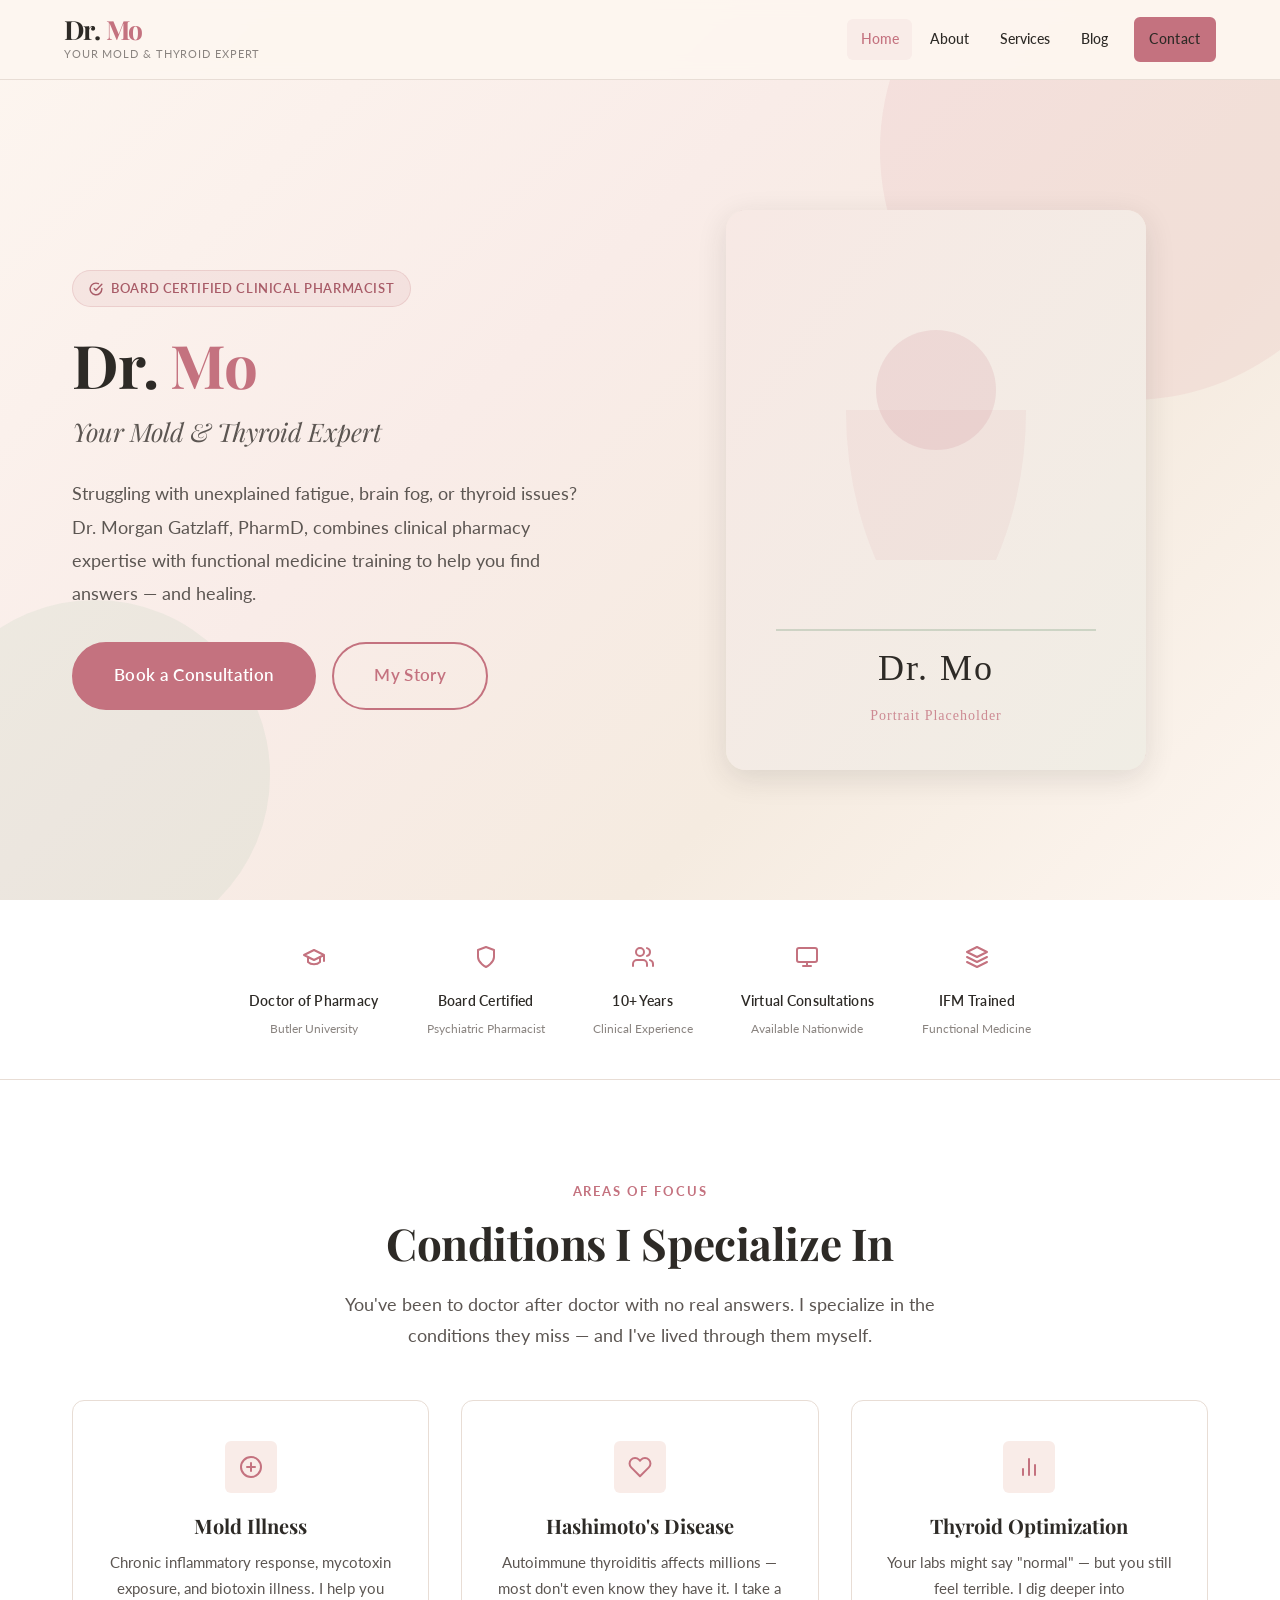
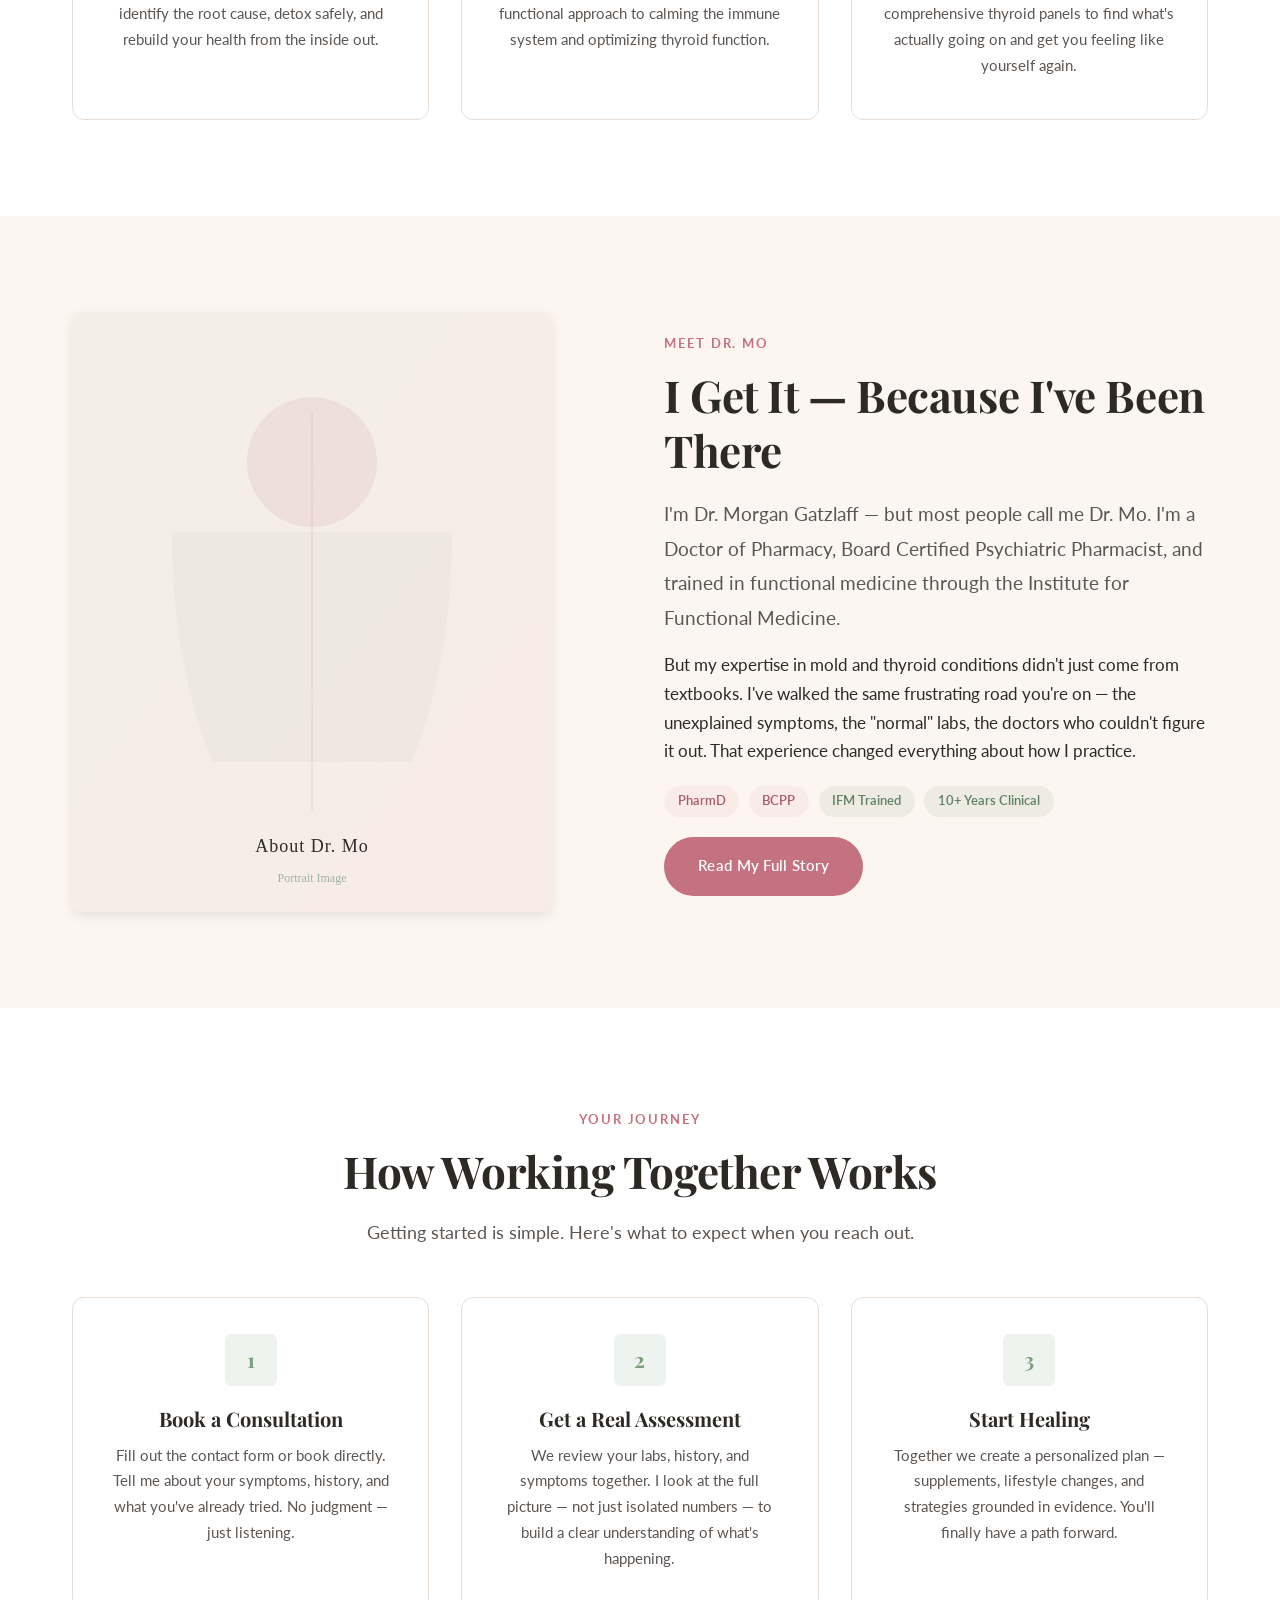
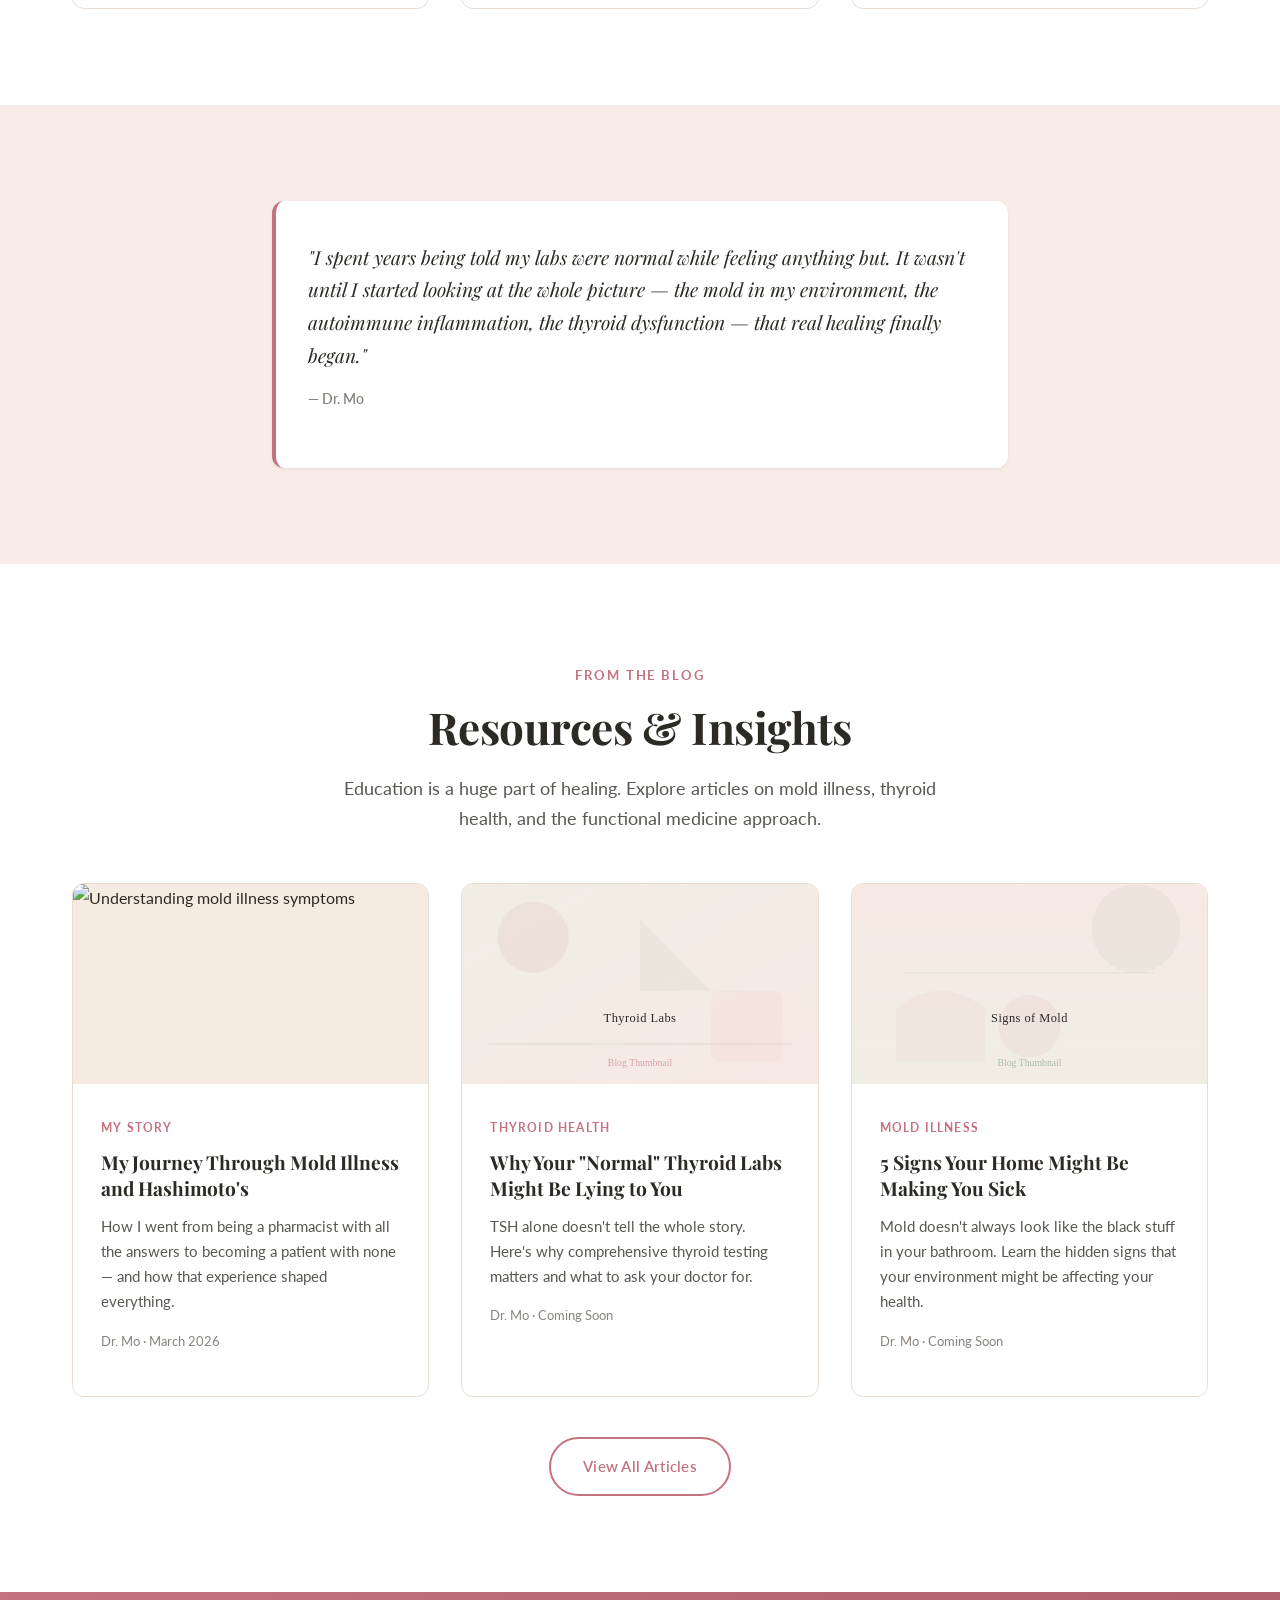
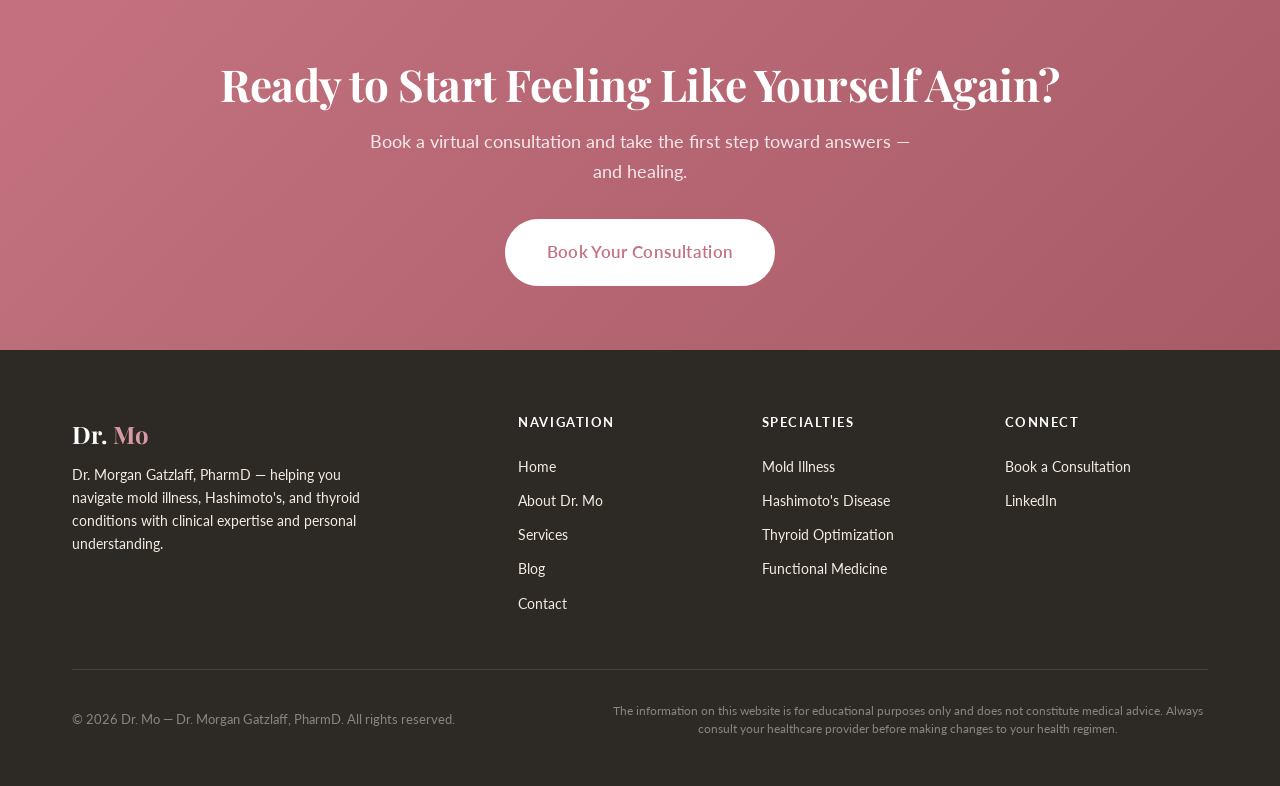
==== index.html @ d58d884c "Add complete Dr. Mo website Full static site for doctormo.us including: - Home, About, Services, Blo" ====
<!DOCTYPE html>
<html lang="en">
<head>
  <meta charset="UTF-8">
  <meta name="viewport" content="width=device-width, initial-scale=1.0">
  <title>Dr. Mo | Your Mold &amp; Thyroid Expert — Dr. Morgan Gatzlaff, PharmD</title>
  <meta name="description" content="Dr. Morgan Gatzlaff, PharmD — a Doctor of Pharmacy specializing in mold illness, Hashimoto's, and thyroid conditions. Virtual consultations available nationwide.">
  <meta name="keywords" content="mold illness, thyroid expert, Hashimoto's disease, functional medicine, Dr. Mo, Morgan Gatzlaff, PharmD, mold toxicity, thyroid health">

  <!-- Open Graph -->
  <meta property="og:title" content="Dr. Mo — Your Mold & Thyroid Expert">
  <meta property="og:description" content="Doctor of Pharmacy specializing in mold illness, Hashimoto's, and thyroid conditions. Virtual consultations available.">
  <meta property="og:type" content="website">
  <meta property="og:url" content="https://doctormo.us">
  <meta property="og:image" content="https://doctormo.us/images/dr-mo-og.svg">
  <meta property="og:locale" content="en_US">

  <!-- Twitter Card -->
  <meta name="twitter:card" content="summary_large_image">
  <meta name="twitter:title" content="Dr. Mo — Your Mold & Thyroid Expert">
  <meta name="twitter:description" content="Doctor of Pharmacy specializing in mold illness, Hashimoto's, and thyroid conditions.">

  <!-- Canonical -->
  <link rel="canonical" href="https://doctormo.us">

  <!-- Fonts -->
  <link rel="preconnect" href="https://fonts.googleapis.com">
  <link rel="preconnect" href="https://fonts.gstatic.com" crossorigin>
  <link href="https://fonts.googleapis.com/css2?family=Playfair+Display:ital,wght@0,400;0,600;0,700;1,400&family=Lato:wght@300;400;600;700&display=swap" rel="stylesheet">

  <!-- Styles -->
  <link rel="stylesheet" href="css/styles.css">

  <!-- Favicon -->
  <link rel="icon" type="image/svg+xml" href="images/favicon.svg">

  <!-- Schema.org JSON-LD -->
  <script type="application/ld+json">
  {
    "@context": "https://schema.org",
    "@graph": [
      {
        "@type": "MedicalBusiness",
        "name": "Dr. Mo — Your Mold & Thyroid Expert",
        "description": "Virtual health consultations specializing in mold illness, Hashimoto's disease, and thyroid conditions.",
        "url": "https://doctormo.us",
        "logo": "https://doctormo.us/images/favicon.svg",
        "founder": {
          "@type": "Person",
          "name": "Dr. Morgan Gatzlaff",
          "jobTitle": "Doctor of Pharmacy",
          "honorificPrefix": "Dr.",
          "honorificSuffix": "PharmD",
          "url": "https://doctormo.us/about.html",
          "sameAs": [
            "https://www.linkedin.com/in/morgan-gatzlaff-pharmd"
          ]
        },
        "medicalSpecialty": ["Pharmacy", "Functional Medicine"],
        "availableService": [
          {
            "@type": "MedicalTherapy",
            "name": "Virtual Consultation",
            "description": "One-on-one virtual consultations for mold illness, thyroid conditions, and Hashimoto's disease."
          }
        ],
        "areaServed": {
          "@type": "Country",
          "name": "United States"
        },
        "contactPoint": {
          "@type": "ContactPoint",
          "contactType": "Customer Service",
          "url": "https://doctormo.us/contact.html"
        }
      },
      {
        "@type": "WebSite",
        "name": "Dr. Mo",
        "url": "https://doctormo.us",
        "description": "Dr. Morgan Gatzlaff, PharmD — Your Mold & Thyroid Expert"
      }
    ]
  }
  </script>
</head>
<body>

  <!-- ========== Header ========== -->
  <header class="header" id="header">
    <div class="header__inner">
      <a href="index.html" class="header__brand" aria-label="Dr. Mo — Home">
        <div>
          <div class="header__logo-text">Dr. <span>Mo</span></div>
          <div class="header__tagline">Your Mold &amp; Thyroid Expert</div>
        </div>
      </a>

      <nav class="nav" id="nav" role="navigation" aria-label="Main navigation">
        <a href="index.html" class="nav__link active">Home</a>
        <a href="about.html" class="nav__link">About</a>
        <a href="services.html" class="nav__link">Services</a>
        <a href="blog.html" class="nav__link">Blog</a>
        <a href="contact.html" class="nav__link nav__cta btn btn--primary">Contact</a>
      </nav>

      <button class="hamburger" id="hamburger" type="button" aria-label="Toggle navigation menu" aria-expanded="false" aria-controls="nav">
        <span class="hamburger__line"></span>
        <span class="hamburger__line"></span>
        <span class="hamburger__line"></span>
      </button>
    </div>
  </header>

  <!-- ========== Hero ========== -->
  <section class="hero" id="hero">
    <div class="hero__background">
      <div class="hero__bg-gradient"></div>
      <div class="hero__bg-shape hero__bg-shape--1"></div>
      <div class="hero__bg-shape hero__bg-shape--2"></div>
      <div class="hero__bg-shape hero__bg-shape--3"></div>
    </div>

    <div class="hero__content container">
      <div class="hero__inner">
        <div class="hero__text">
          <div class="hero__credential">
            <svg width="14" height="14" viewBox="0 0 24 24" fill="none" stroke="currentColor" stroke-width="2.5" stroke-linecap="round" stroke-linejoin="round"><path d="M22 11.08V12a10 10 0 1 1-5.93-9.14"/><polyline points="22 4 12 14.01 9 11.01"/></svg>
            Board Certified Clinical Pharmacist
          </div>
          <h1 class="hero__title">Dr. <span>Mo</span></h1>
          <p class="hero__subtitle">Your Mold &amp; Thyroid Expert</p>
          <p class="hero__description">
            Struggling with unexplained fatigue, brain fog, or thyroid issues? Dr. Morgan Gatzlaff, PharmD, combines clinical pharmacy expertise with functional medicine training to help you find answers — and healing.
          </p>
          <div class="btn-group">
            <a href="contact.html" class="btn btn--primary btn--lg">Book a Consultation</a>
            <a href="about.html" class="btn btn--secondary btn--lg">My Story</a>
          </div>
        </div>

        <div class="hero__image-wrapper">
          <div class="hero__image">
            <img src="images/dr-mo-hero.svg" alt="Dr. Morgan Gatzlaff, PharmD — Dr. Mo, Your Mold and Thyroid Expert" width="420" height="560" loading="eager">
          </div>
        </div>
      </div>
    </div>
  </section>

  <!-- ========== Trust Bar ========== -->
  <div class="trust-bar">
    <div class="container">
      <div class="trust-bar__inner">
        <div class="trust-bar__item">
          <div class="trust-bar__icon">
            <svg width="24" height="24" viewBox="0 0 24 24" fill="none" stroke="currentColor" stroke-width="2" stroke-linecap="round" stroke-linejoin="round"><path d="M22 10v6M2 10l10-5 10 5-10 5z"/><path d="M6 12v5c3 3 9 3 12 0v-5"/></svg>
          </div>
          <span class="trust-bar__label">Doctor of Pharmacy</span>
          <span class="trust-bar__sublabel">Butler University</span>
        </div>
        <div class="trust-bar__item">
          <div class="trust-bar__icon">
            <svg width="24" height="24" viewBox="0 0 24 24" fill="none" stroke="currentColor" stroke-width="2" stroke-linecap="round" stroke-linejoin="round"><path d="M12 22s8-4 8-10V5l-8-3-8 3v7c0 6 8 10 8 10z"/></svg>
          </div>
          <span class="trust-bar__label">Board Certified</span>
          <span class="trust-bar__sublabel">Psychiatric Pharmacist</span>
        </div>
        <div class="trust-bar__item">
          <div class="trust-bar__icon">
            <svg width="24" height="24" viewBox="0 0 24 24" fill="none" stroke="currentColor" stroke-width="2" stroke-linecap="round" stroke-linejoin="round"><path d="M16 21v-2a4 4 0 0 0-4-4H6a4 4 0 0 0-4 4v2"/><circle cx="9" cy="7" r="4"/><path d="M22 21v-2a4 4 0 0 0-3-3.87"/><path d="M16 3.13a4 4 0 0 1 0 7.75"/></svg>
          </div>
          <span class="trust-bar__label">10+ Years</span>
          <span class="trust-bar__sublabel">Clinical Experience</span>
        </div>
        <div class="trust-bar__item">
          <div class="trust-bar__icon">
            <svg width="24" height="24" viewBox="0 0 24 24" fill="none" stroke="currentColor" stroke-width="2" stroke-linecap="round" stroke-linejoin="round"><rect x="2" y="3" width="20" height="14" rx="2" ry="2"/><line x1="8" y1="21" x2="16" y2="21"/><line x1="12" y1="17" x2="12" y2="21"/></svg>
          </div>
          <span class="trust-bar__label">Virtual Consultations</span>
          <span class="trust-bar__sublabel">Available Nationwide</span>
        </div>
        <div class="trust-bar__item">
          <div class="trust-bar__icon">
            <svg width="24" height="24" viewBox="0 0 24 24" fill="none" stroke="currentColor" stroke-width="2" stroke-linecap="round" stroke-linejoin="round"><path d="M12 2L2 7l10 5 10-5-10-5z"/><path d="M2 17l10 5 10-5"/><path d="M2 12l10 5 10-5"/></svg>
          </div>
          <span class="trust-bar__label">IFM Trained</span>
          <span class="trust-bar__sublabel">Functional Medicine</span>
        </div>
      </div>
    </div>
  </div>

  <!-- ========== What I Specialize In ========== -->
  <section class="section section--white" id="specialties">
    <div class="container text-center">
      <span class="section-label">Areas of Focus</span>
      <h2 class="section-heading">Conditions I Specialize In</h2>
      <p class="section-subtext">
        You've been to doctor after doctor with no real answers. I specialize in the conditions they miss — and I've lived through them myself.
      </p>
    </div>
    <div class="container" style="margin-top: 3rem;">
      <div class="grid-3">
        <div class="card card--service fade-in">
          <div class="card__icon">
            <svg width="24" height="24" viewBox="0 0 24 24" fill="none" stroke="currentColor" stroke-width="2" stroke-linecap="round" stroke-linejoin="round"><circle cx="12" cy="12" r="10"/><path d="M12 8v8"/><path d="M8 12h8"/></svg>
          </div>
          <h3 class="card__title">Mold Illness</h3>
          <p class="card__text">Chronic inflammatory response, mycotoxin exposure, and biotoxin illness. I help you identify the root cause, detox safely, and rebuild your health from the inside out.</p>
        </div>

        <div class="card card--service fade-in">
          <div class="card__icon">
            <svg width="24" height="24" viewBox="0 0 24 24" fill="none" stroke="currentColor" stroke-width="2" stroke-linecap="round" stroke-linejoin="round"><path d="M20.84 4.61a5.5 5.5 0 0 0-7.78 0L12 5.67l-1.06-1.06a5.5 5.5 0 0 0-7.78 7.78L12 21.23l8.84-8.84a5.5 5.5 0 0 0 0-7.78z"/></svg>
          </div>
          <h3 class="card__title">Hashimoto's Disease</h3>
          <p class="card__text">Autoimmune thyroiditis affects millions — most don't even know they have it. I take a functional approach to calming the immune system and optimizing thyroid function.</p>
        </div>

        <div class="card card--service fade-in">
          <div class="card__icon">
            <svg width="24" height="24" viewBox="0 0 24 24" fill="none" stroke="currentColor" stroke-width="2" stroke-linecap="round" stroke-linejoin="round"><path d="M18 20V10"/><path d="M12 20V4"/><path d="M6 20v-6"/></svg>
          </div>
          <h3 class="card__title">Thyroid Optimization</h3>
          <p class="card__text">Your labs might say "normal" — but you still feel terrible. I dig deeper into comprehensive thyroid panels to find what's actually going on and get you feeling like yourself again.</p>
        </div>
      </div>
    </div>
  </section>

  <!-- ========== About Preview ========== -->
  <section class="section section--cream" id="about-preview">
    <div class="container">
      <div class="grid-2">
        <div class="about-preview__image fade-in">
          <img src="images/dr-mo-about.svg" alt="Dr. Mo — Morgan Gatzlaff, PharmD" width="480" height="600" loading="lazy">
        </div>
        <div class="fade-in">
          <span class="section-label">Meet Dr. Mo</span>
          <h2 class="section-heading">I Get It — Because I've Been There</h2>
          <p class="lead">
            I'm Dr. Morgan Gatzlaff — but most people call me Dr. Mo. I'm a Doctor of Pharmacy, Board Certified Psychiatric Pharmacist, and trained in functional medicine through the Institute for Functional Medicine.
          </p>
          <p>
            But my expertise in mold and thyroid conditions didn't just come from textbooks. I've walked the same frustrating road you're on — the unexplained symptoms, the "normal" labs, the doctors who couldn't figure it out. That experience changed everything about how I practice.
          </p>
          <div class="about-preview__credentials">
            <span class="credential-badge">PharmD</span>
            <span class="credential-badge">BCPP</span>
            <span class="credential-badge credential-badge--sage">IFM Trained</span>
            <span class="credential-badge credential-badge--sage">10+ Years Clinical</span>
          </div>
          <a href="about.html" class="btn btn--primary">Read My Full Story</a>
        </div>
      </div>
    </div>
  </section>

  <!-- ========== How It Works ========== -->
  <section class="section section--white">
    <div class="container text-center">
      <span class="section-label">Your Journey</span>
      <h2 class="section-heading">How Working Together Works</h2>
      <p class="section-subtext">
        Getting started is simple. Here's what to expect when you reach out.
      </p>
    </div>
    <div class="container" style="margin-top: 3rem;">
      <div class="grid-3">
        <div class="card fade-in" style="text-align: center;">
          <div class="card__icon" style="margin: 0 auto 1.25rem; background-color: rgba(122,158,126,0.12); color: var(--color-secondary);">
            <span style="font-family: var(--font-heading); font-size: 1.3rem; font-weight: 700;">1</span>
          </div>
          <h3 class="card__title">Book a Consultation</h3>
          <p class="card__text">Fill out the contact form or book directly. Tell me about your symptoms, history, and what you've already tried. No judgment — just listening.</p>
        </div>
        <div class="card fade-in" style="text-align: center;">
          <div class="card__icon" style="margin: 0 auto 1.25rem; background-color: rgba(122,158,126,0.12); color: var(--color-secondary);">
            <span style="font-family: var(--font-heading); font-size: 1.3rem; font-weight: 700;">2</span>
          </div>
          <h3 class="card__title">Get a Real Assessment</h3>
          <p class="card__text">We review your labs, history, and symptoms together. I look at the full picture — not just isolated numbers — to build a clear understanding of what's happening.</p>
        </div>
        <div class="card fade-in" style="text-align: center;">
          <div class="card__icon" style="margin: 0 auto 1.25rem; background-color: rgba(122,158,126,0.12); color: var(--color-secondary);">
            <span style="font-family: var(--font-heading); font-size: 1.3rem; font-weight: 700;">3</span>
          </div>
          <h3 class="card__title">Start Healing</h3>
          <p class="card__text">Together we create a personalized plan — supplements, lifestyle changes, and strategies grounded in evidence. You'll finally have a path forward.</p>
        </div>
      </div>
    </div>
  </section>

  <!-- ========== Quote / Testimonial ========== -->
  <section class="section section--pink">
    <div class="container" style="max-width: 800px;">
      <div class="quote-block fade-in">
        <p class="quote-block__text">
          "I spent years being told my labs were normal while feeling anything but. It wasn't until I started looking at the whole picture — the mold in my environment, the autoimmune inflammation, the thyroid dysfunction — that real healing finally began."
        </p>
        <p class="quote-block__attribution">— Dr. Mo</p>
      </div>
    </div>
  </section>

  <!-- ========== Blog Preview ========== -->
  <section class="section section--white">
    <div class="container text-center">
      <span class="section-label">From the Blog</span>
      <h2 class="section-heading">Resources &amp; Insights</h2>
      <p class="section-subtext">
        Education is a huge part of healing. Explore articles on mold illness, thyroid health, and the functional medicine approach.
      </p>
    </div>
    <div class="container" style="margin-top: 3rem;">
      <div class="grid-3">
        <article class="blog-card fade-in">
          <div class="blog-card__image">
            <img src="images/blog-mold-story.svg" alt="Understanding mold illness symptoms" width="400" height="225" loading="lazy">
          </div>
          <div class="blog-card__body">
            <span class="blog-card__tag">My Story</span>
            <h3 class="blog-card__title">
              <a href="blog/my-mold-and-thyroid-journey.html">My Journey Through Mold Illness and Hashimoto's</a>
            </h3>
            <p class="blog-card__excerpt">How I went from being a pharmacist with all the answers to becoming a patient with none — and how that experience shaped everything.</p>
            <p class="blog-card__meta">Dr. Mo &middot; March 2026</p>
          </div>
        </article>

        <article class="blog-card fade-in">
          <div class="blog-card__image">
            <img src="images/blog-thyroid-labs.svg" alt="Understanding thyroid lab results" width="400" height="225" loading="lazy">
          </div>
          <div class="blog-card__body">
            <span class="blog-card__tag">Thyroid Health</span>
            <h3 class="blog-card__title">
              <a href="blog.html">Why Your "Normal" Thyroid Labs Might Be Lying to You</a>
            </h3>
            <p class="blog-card__excerpt">TSH alone doesn't tell the whole story. Here's why comprehensive thyroid testing matters and what to ask your doctor for.</p>
            <p class="blog-card__meta">Dr. Mo &middot; Coming Soon</p>
          </div>
        </article>

        <article class="blog-card fade-in">
          <div class="blog-card__image">
            <img src="images/blog-mold-signs.svg" alt="Signs of mold exposure" width="400" height="225" loading="lazy">
          </div>
          <div class="blog-card__body">
            <span class="blog-card__tag">Mold Illness</span>
            <h3 class="blog-card__title">
              <a href="blog.html">5 Signs Your Home Might Be Making You Sick</a>
            </h3>
            <p class="blog-card__excerpt">Mold doesn't always look like the black stuff in your bathroom. Learn the hidden signs that your environment might be affecting your health.</p>
            <p class="blog-card__meta">Dr. Mo &middot; Coming Soon</p>
          </div>
        </article>
      </div>
    </div>
    <div class="container text-center" style="margin-top: 2.5rem;">
      <a href="blog.html" class="btn btn--secondary">View All Articles</a>
    </div>
  </section>

  <!-- ========== CTA Banner ========== -->
  <section class="cta-banner">
    <div class="container">
      <h2>Ready to Start Feeling Like Yourself Again?</h2>
      <p>Book a virtual consultation and take the first step toward answers — and healing.</p>
      <a href="contact.html" class="btn btn--white btn--lg">Book Your Consultation</a>
    </div>
  </section>

  <!-- ========== Footer ========== -->
  <footer class="footer">
    <div class="container">
      <div class="footer__grid">
        <div>
          <div class="footer__brand-name">Dr. <span>Mo</span></div>
          <p class="footer__brand-text">
            Dr. Morgan Gatzlaff, PharmD — helping you navigate mold illness, Hashimoto's, and thyroid conditions with clinical expertise and personal understanding.
          </p>
        </div>
        <div>
          <h4 class="footer__heading">Navigation</h4>
          <a href="index.html" class="footer__link">Home</a>
          <a href="about.html" class="footer__link">About Dr. Mo</a>
          <a href="services.html" class="footer__link">Services</a>
          <a href="blog.html" class="footer__link">Blog</a>
          <a href="contact.html" class="footer__link">Contact</a>
        </div>
        <div>
          <h4 class="footer__heading">Specialties</h4>
          <a href="services.html" class="footer__link">Mold Illness</a>
          <a href="services.html" class="footer__link">Hashimoto's Disease</a>
          <a href="services.html" class="footer__link">Thyroid Optimization</a>
          <a href="services.html" class="footer__link">Functional Medicine</a>
        </div>
        <div>
          <h4 class="footer__heading">Connect</h4>
          <a href="contact.html" class="footer__link">Book a Consultation</a>
          <a href="https://www.linkedin.com/in/morgan-gatzlaff-pharmd" class="footer__link" target="_blank" rel="noopener">LinkedIn</a>
        </div>
      </div>
      <div class="footer__bottom">
        <p class="footer__copyright">&copy; 2026 Dr. Mo — Dr. Morgan Gatzlaff, PharmD. All rights reserved.</p>
        <p class="footer__disclaimer">
          The information on this website is for educational purposes only and does not constitute medical advice. Always consult your healthcare provider before making changes to your health regimen.
        </p>
      </div>
    </div>
  </footer>

  <!-- Scripts -->
  <script src="js/main.js"></script>
</body>
</html>
---- css/styles.css ----
/* ============================================
   Dr. Mo — doctormo.us
   Your Mold & Thyroid Expert

   Color Palette:
   - Rose/Blush Pink (Primary):  #C4727F
   - Sage Green (Secondary):     #7A9E7E
   - Warm Cream (Background):    #FDF6F0
   - Deep Warm Brown (Text):     #2D2A26
   - Soft Gold (Accent):         #D4A574
   - Light Pink Tint:            #F9ECE8
   - White:                      #FFFFFF

   Typography:
   - Headings: Playfair Display (serif)
   - Body: Lato (sans-serif)
   ============================================ */

/* ---------- CSS Reset & Base ---------- */
*,
*::before,
*::after {
  margin: 0;
  padding: 0;
  box-sizing: border-box;
}

:root {
  --color-primary: #C4727F;
  --color-primary-dark: #A85B67;
  --color-primary-light: #D999A3;
  --color-secondary: #7A9E7E;
  --color-secondary-dark: #5F8063;
  --color-secondary-light: #A3C1A6;
  --color-cream: #FDF6F0;
  --color-cream-dark: #F5EBE0;
  --color-pink-tint: #F9ECE8;
  --color-gold: #D4A574;
  --color-gold-light: #E8C9A8;
  --color-text: #2D2A26;
  --color-text-light: #5C5652;
  --color-text-muted: #8A8480;
  --color-white: #FFFFFF;
  --color-border: #E8DDD5;

  --font-heading: 'Playfair Display', Georgia, 'Times New Roman', serif;
  --font-body: 'Lato', 'Helvetica Neue', Arial, sans-serif;

  --max-width: 1200px;
  --header-height: 80px;

  --shadow-sm: 0 1px 3px rgba(45, 42, 38, 0.08);
  --shadow-md: 0 4px 12px rgba(45, 42, 38, 0.1);
  --shadow-lg: 0 8px 30px rgba(45, 42, 38, 0.12);

  --radius-sm: 6px;
  --radius-md: 12px;
  --radius-lg: 20px;
  --radius-full: 9999px;

  --transition: 0.3s ease;
}

html {
  font-size: 16px;
  scroll-behavior: smooth;
  -webkit-font-smoothing: antialiased;
  -moz-osx-font-smoothing: grayscale;
}

body {
  font-family: var(--font-body);
  color: var(--color-text);
  background-color: var(--color-cream);
  line-height: 1.7;
  overflow-x: hidden;
}

img {
  max-width: 100%;
  height: auto;
  display: block;
}

a {
  color: var(--color-primary);
  text-decoration: none;
  transition: color var(--transition);
}

a:hover {
  color: var(--color-primary-dark);
}

ul, ol {
  list-style: none;
}

/* ---------- Typography ---------- */
h1, h2, h3, h4, h5, h6 {
  font-family: var(--font-heading);
  font-weight: 700;
  line-height: 1.25;
  color: var(--color-text);
}

h1 {
  font-size: clamp(2.2rem, 5vw, 3.5rem);
  letter-spacing: -0.02em;
}

h2 {
  font-size: clamp(1.8rem, 4vw, 2.75rem);
  letter-spacing: -0.01em;
}

h3 {
  font-size: clamp(1.4rem, 3vw, 1.85rem);
}

h4 {
  font-size: 1.25rem;
}

p {
  margin-bottom: 1rem;
  font-size: 1.05rem;
}

.lead {
  font-size: 1.2rem;
  line-height: 1.8;
  color: var(--color-text-light);
}

.section-label {
  display: inline-block;
  font-family: var(--font-body);
  font-size: 0.8rem;
  font-weight: 700;
  letter-spacing: 0.15em;
  text-transform: uppercase;
  color: var(--color-primary);
  margin-bottom: 0.75rem;
}

.section-heading {
  margin-bottom: 1.25rem;
}

.section-subtext {
  max-width: 640px;
  color: var(--color-text-light);
  font-size: 1.1rem;
  line-height: 1.75;
}

/* ---------- Layout ---------- */
.container {
  width: 100%;
  max-width: var(--max-width);
  margin: 0 auto;
  padding: 0 1.5rem;
}

.section {
  padding: 5rem 0;
}

.section--cream {
  background-color: var(--color-cream);
}

.section--white {
  background-color: var(--color-white);
}

.section--pink {
  background-color: var(--color-pink-tint);
}

.section--dark {
  background-color: var(--color-text);
  color: var(--color-cream);
}

.section--dark h2,
.section--dark h3,
.section--dark h4 {
  color: var(--color-cream);
}

.section--dark .section-label {
  color: var(--color-primary-light);
}

.section--dark .section-subtext,
.section--dark .lead {
  color: var(--color-cream-dark);
}

.grid-2 {
  display: grid;
  grid-template-columns: 1fr;
  gap: 3rem;
  align-items: center;
}

.grid-3 {
  display: grid;
  grid-template-columns: 1fr;
  gap: 2rem;
}

.text-center {
  text-align: center;
}

.text-center .section-subtext {
  margin-left: auto;
  margin-right: auto;
}

/* ---------- Buttons ---------- */
.btn {
  display: inline-flex;
  align-items: center;
  justify-content: center;
  gap: 0.5rem;
  padding: 0.9rem 2rem;
  font-family: var(--font-body);
  font-size: 0.95rem;
  font-weight: 600;
  letter-spacing: 0.02em;
  border: 2px solid transparent;
  border-radius: var(--radius-full);
  cursor: pointer;
  transition: all var(--transition);
  text-decoration: none;
}

.btn--primary {
  background-color: var(--color-primary);
  color: var(--color-white);
  border-color: var(--color-primary);
}

.btn--primary:hover {
  background-color: var(--color-primary-dark);
  border-color: var(--color-primary-dark);
  color: var(--color-white);
  transform: translateY(-1px);
  box-shadow: var(--shadow-md);
}

.btn--secondary {
  background-color: transparent;
  color: var(--color-primary);
  border-color: var(--color-primary);
}

.btn--secondary:hover {
  background-color: var(--color-primary);
  color: var(--color-white);
  transform: translateY(-1px);
}

.btn--white {
  background-color: var(--color-white);
  color: var(--color-primary);
  border-color: var(--color-white);
}

.btn--white:hover {
  background-color: var(--color-cream);
  border-color: var(--color-cream);
  color: var(--color-primary-dark);
  transform: translateY(-1px);
  box-shadow: var(--shadow-md);
}

.btn--sage {
  background-color: var(--color-secondary);
  color: var(--color-white);
  border-color: var(--color-secondary);
}

.btn--sage:hover {
  background-color: var(--color-secondary-dark);
  border-color: var(--color-secondary-dark);
  color: var(--color-white);
  transform: translateY(-1px);
}

.btn--lg {
  padding: 1.1rem 2.5rem;
  font-size: 1.05rem;
}

.btn-group {
  display: flex;
  flex-wrap: wrap;
  gap: 1rem;
  margin-top: 1.75rem;
}

/* ---------- Header / Navigation ---------- */
.header {
  position: fixed;
  top: 0;
  left: 0;
  right: 0;
  height: var(--header-height);
  background-color: rgba(253, 246, 240, 0.95);
  backdrop-filter: blur(10px);
  -webkit-backdrop-filter: blur(10px);
  z-index: 1000;
  border-bottom: 1px solid var(--color-border);
  transition: all var(--transition);
}

.header.scrolled {
  box-shadow: var(--shadow-sm);
}

.header__inner {
  display: flex;
  align-items: center;
  justify-content: space-between;
  height: 100%;
  max-width: var(--max-width);
  margin: 0 auto;
  padding: 0 1.5rem;
}

.header__brand {
  display: flex;
  align-items: center;
  gap: 0.5rem;
  text-decoration: none;
  color: var(--color-text);
}

.header__brand:hover {
  color: var(--color-text);
}

.header__logo-text {
  font-family: var(--font-heading);
  font-size: 1.65rem;
  font-weight: 700;
  letter-spacing: -0.02em;
  line-height: 1;
}

.header__logo-text span {
  color: var(--color-primary);
}

.header__tagline {
  display: none;
  font-size: 0.7rem;
  font-weight: 400;
  letter-spacing: 0.08em;
  text-transform: uppercase;
  color: var(--color-text-muted);
  margin-top: 2px;
}

.nav {
  display: none;
  position: fixed;
  top: var(--header-height);
  left: 0;
  right: 0;
  bottom: 0;
  background-color: var(--color-cream);
  padding: 2rem;
  z-index: 999;
  flex-direction: column;
  align-items: center;
  justify-content: flex-start;
  gap: 0.5rem;
  padding-top: 3rem;
}

.nav.active {
  display: flex;
}

.nav__link {
  font-size: 1.2rem;
  font-weight: 500;
  color: var(--color-text);
  padding: 0.75rem 1.5rem;
  border-radius: var(--radius-sm);
  transition: all var(--transition);
  text-decoration: none;
}

.nav__link:hover,
.nav__link.active {
  color: var(--color-primary);
  background-color: var(--color-pink-tint);
}

.nav__cta {
  margin-top: 1rem;
}

/* Hamburger */
.hamburger {
  display: flex;
  flex-direction: column;
  justify-content: center;
  gap: 5px;
  width: 28px;
  height: 28px;
  background: none;
  border: none;
  cursor: pointer;
  padding: 0;
  z-index: 1001;
}

.hamburger__line {
  width: 100%;
  height: 2.5px;
  background-color: var(--color-text);
  border-radius: 2px;
  transition: all var(--transition);
  transform-origin: center;
}

.hamburger.active .hamburger__line:nth-child(1) {
  transform: translateY(7.5px) rotate(45deg);
}

.hamburger.active .hamburger__line:nth-child(2) {
  opacity: 0;
}

.hamburger.active .hamburger__line:nth-child(3) {
  transform: translateY(-7.5px) rotate(-45deg);
}

/* ---------- Hero Section ---------- */
.hero {
  position: relative;
  min-height: 100vh;
  display: flex;
  align-items: center;
  padding-top: var(--header-height);
  overflow: hidden;
}

.hero__background {
  position: absolute;
  inset: 0;
  z-index: 0;
}

.hero__bg-gradient {
  position: absolute;
  inset: 0;
  background: linear-gradient(
    135deg,
    var(--color-cream) 0%,
    var(--color-pink-tint) 40%,
    var(--color-cream-dark) 70%,
    var(--color-cream) 100%
  );
}

/* Subtle decorative shapes */
.hero__bg-shape {
  position: absolute;
  border-radius: 50%;
  opacity: 0.15;
}

.hero__bg-shape--1 {
  width: 500px;
  height: 500px;
  background: var(--color-primary-light);
  top: -100px;
  right: -100px;
}

.hero__bg-shape--2 {
  width: 350px;
  height: 350px;
  background: var(--color-secondary-light);
  bottom: -50px;
  left: -80px;
}

.hero__bg-shape--3 {
  width: 200px;
  height: 200px;
  background: var(--color-gold-light);
  top: 40%;
  right: 20%;
}

.hero__content {
  position: relative;
  z-index: 1;
  width: 100%;
}

.hero__inner {
  display: grid;
  grid-template-columns: 1fr;
  gap: 3rem;
  align-items: center;
  min-height: calc(100vh - var(--header-height));
  padding: 3rem 0;
}

.hero__text {
  max-width: 600px;
}

.hero__credential {
  display: inline-flex;
  align-items: center;
  gap: 0.5rem;
  padding: 0.4rem 1rem;
  background-color: rgba(196, 114, 127, 0.1);
  border: 1px solid rgba(196, 114, 127, 0.2);
  border-radius: var(--radius-full);
  font-size: 0.8rem;
  font-weight: 600;
  letter-spacing: 0.05em;
  text-transform: uppercase;
  color: var(--color-primary-dark);
  margin-bottom: 1.25rem;
}

.hero__title {
  margin-bottom: 0.5rem;
  font-size: clamp(2.5rem, 6vw, 4rem);
}

.hero__title span {
  color: var(--color-primary);
}

.hero__subtitle {
  font-family: var(--font-heading);
  font-size: clamp(1.2rem, 2.5vw, 1.6rem);
  font-weight: 400;
  font-style: italic;
  color: var(--color-text-light);
  margin-bottom: 1.5rem;
}

.hero__description {
  font-size: 1.15rem;
  line-height: 1.8;
  color: var(--color-text-light);
  margin-bottom: 2rem;
  max-width: 520px;
}

.hero__image-wrapper {
  display: flex;
  justify-content: center;
  align-items: center;
}

.hero__image {
  width: 100%;
  max-width: 420px;
  aspect-ratio: 3 / 4;
  border-radius: var(--radius-lg);
  overflow: hidden;
  box-shadow: var(--shadow-lg);
  position: relative;
  background-color: var(--color-cream-dark);
}

.hero__image img {
  width: 100%;
  height: 100%;
  object-fit: cover;
}

/* Decorative frame around hero image */
.hero__image::after {
  content: '';
  position: absolute;
  top: -12px;
  right: -12px;
  width: 100%;
  height: 100%;
  border: 2px solid var(--color-primary-light);
  border-radius: var(--radius-lg);
  z-index: -1;
}

/* ---------- Trust Bar ---------- */
.trust-bar {
  padding: 2.5rem 0;
  background-color: var(--color-white);
  border-bottom: 1px solid var(--color-border);
}

.trust-bar__inner {
  display: flex;
  flex-wrap: wrap;
  justify-content: center;
  gap: 2rem 3rem;
  text-align: center;
}

.trust-bar__item {
  display: flex;
  flex-direction: column;
  align-items: center;
  gap: 0.35rem;
}

.trust-bar__icon {
  font-size: 1.5rem;
  color: var(--color-primary);
  margin-bottom: 0.25rem;
}

.trust-bar__label {
  font-size: 0.85rem;
  font-weight: 600;
  color: var(--color-text);
  letter-spacing: 0.02em;
}

.trust-bar__sublabel {
  font-size: 0.75rem;
  color: var(--color-text-muted);
}

/* ---------- Cards ---------- */
.card {
  background-color: var(--color-white);
  border-radius: var(--radius-md);
  padding: 2.25rem;
  border: 1px solid var(--color-border);
  transition: all var(--transition);
}

.card:hover {
  box-shadow: var(--shadow-md);
  transform: translateY(-3px);
  border-color: var(--color-primary-light);
}

.card__icon {
  width: 52px;
  height: 52px;
  display: flex;
  align-items: center;
  justify-content: center;
  background-color: var(--color-pink-tint);
  color: var(--color-primary);
  border-radius: var(--radius-sm);
  font-size: 1.4rem;
  margin-bottom: 1.25rem;
}

.card__title {
  font-family: var(--font-heading);
  font-size: 1.25rem;
  margin-bottom: 0.75rem;
}

.card__text {
  color: var(--color-text-light);
  font-size: 0.95rem;
  line-height: 1.7;
  margin-bottom: 0;
}

.card__link {
  display: inline-flex;
  align-items: center;
  gap: 0.35rem;
  margin-top: 1rem;
  font-weight: 600;
  font-size: 0.9rem;
  color: var(--color-primary);
}

.card__link:hover {
  gap: 0.6rem;
}

/* Service card variant */
.card--service {
  text-align: center;
  padding: 2.5rem 2rem;
}

.card--service .card__icon {
  margin-left: auto;
  margin-right: auto;
}

/* ---------- About Preview (Homepage) ---------- */
.about-preview__image {
  width: 100%;
  max-width: 480px;
  aspect-ratio: 4 / 5;
  border-radius: var(--radius-md);
  overflow: hidden;
  box-shadow: var(--shadow-md);
  background-color: var(--color-cream-dark);
}

.about-preview__image img {
  width: 100%;
  height: 100%;
  object-fit: cover;
}

.about-preview__credentials {
  display: flex;
  flex-wrap: wrap;
  gap: 0.6rem;
  margin: 1.25rem 0;
}

.credential-badge {
  display: inline-flex;
  align-items: center;
  gap: 0.3rem;
  padding: 0.3rem 0.85rem;
  background-color: var(--color-pink-tint);
  border-radius: var(--radius-full);
  font-size: 0.8rem;
  font-weight: 600;
  color: var(--color-primary-dark);
}

.credential-badge--sage {
  background-color: rgba(122, 158, 126, 0.12);
  color: var(--color-secondary-dark);
}

/* ---------- Testimonial / Quote ---------- */
.quote-block {
  position: relative;
  padding: 2.5rem 2rem;
  background-color: var(--color-white);
  border-radius: var(--radius-md);
  border-left: 4px solid var(--color-primary);
  box-shadow: var(--shadow-sm);
}

.quote-block__text {
  font-family: var(--font-heading);
  font-size: 1.2rem;
  font-style: italic;
  line-height: 1.7;
  color: var(--color-text);
  margin-bottom: 1rem;
}

.quote-block__attribution {
  font-size: 0.9rem;
  font-weight: 600;
  color: var(--color-text-muted);
}

/* ---------- CTA Banner ---------- */
.cta-banner {
  background: linear-gradient(135deg, var(--color-primary) 0%, var(--color-primary-dark) 100%);
  padding: 4rem 0;
  text-align: center;
  color: var(--color-white);
}

.cta-banner h2 {
  color: var(--color-white);
  margin-bottom: 1rem;
}

.cta-banner p {
  color: rgba(255, 255, 255, 0.85);
  font-size: 1.1rem;
  max-width: 560px;
  margin: 0 auto 2rem;
}

/* ---------- Blog Cards ---------- */
.blog-card {
  background-color: var(--color-white);
  border-radius: var(--radius-md);
  overflow: hidden;
  border: 1px solid var(--color-border);
  transition: all var(--transition);
}

.blog-card:hover {
  box-shadow: var(--shadow-md);
  transform: translateY(-3px);
}

.blog-card__image {
  width: 100%;
  aspect-ratio: 16 / 9;
  background-color: var(--color-cream-dark);
  overflow: hidden;
}

.blog-card__image img {
  width: 100%;
  height: 100%;
  object-fit: cover;
  transition: transform var(--transition);
}

.blog-card:hover .blog-card__image img {
  transform: scale(1.03);
}

.blog-card__body {
  padding: 1.75rem;
}

.blog-card__tag {
  display: inline-block;
  font-size: 0.75rem;
  font-weight: 700;
  letter-spacing: 0.1em;
  text-transform: uppercase;
  color: var(--color-primary);
  margin-bottom: 0.75rem;
}

.blog-card__title {
  font-family: var(--font-heading);
  font-size: 1.2rem;
  margin-bottom: 0.75rem;
  line-height: 1.35;
}

.blog-card__title a {
  color: var(--color-text);
  text-decoration: none;
}

.blog-card__title a:hover {
  color: var(--color-primary);
}

.blog-card__excerpt {
  font-size: 0.95rem;
  color: var(--color-text-light);
  line-height: 1.65;
  margin-bottom: 1rem;
}

.blog-card__meta {
  font-size: 0.8rem;
  color: var(--color-text-muted);
}

/* ---------- Contact Form ---------- */
.form-group {
  margin-bottom: 1.5rem;
}

.form-label {
  display: block;
  font-size: 0.9rem;
  font-weight: 600;
  color: var(--color-text);
  margin-bottom: 0.5rem;
}

.form-input,
.form-textarea,
.form-select {
  width: 100%;
  padding: 0.85rem 1.15rem;
  font-family: var(--font-body);
  font-size: 1rem;
  color: var(--color-text);
  background-color: var(--color-white);
  border: 1.5px solid var(--color-border);
  border-radius: var(--radius-sm);
  transition: all var(--transition);
  appearance: none;
  -webkit-appearance: none;
}

.form-input:focus,
.form-textarea:focus,
.form-select:focus {
  outline: none;
  border-color: var(--color-primary);
  box-shadow: 0 0 0 3px rgba(196, 114, 127, 0.15);
}

.form-input::placeholder,
.form-textarea::placeholder {
  color: var(--color-text-muted);
}

.form-textarea {
  resize: vertical;
  min-height: 150px;
}

.form-select {
  background-image: url("data:image/svg+xml,%3Csvg xmlns='http://www.w3.org/2000/svg' width='12' height='8' viewBox='0 0 12 8'%3E%3Cpath fill='%238A8480' d='M1.41 0L6 4.58 10.59 0 12 1.41l-6 6-6-6z'/%3E%3C/svg%3E");
  background-repeat: no-repeat;
  background-position: right 1rem center;
  padding-right: 2.5rem;
}

.form-row {
  display: grid;
  grid-template-columns: 1fr;
  gap: 1.5rem;
}

/* ---------- Page Hero (inner pages) ---------- */
.page-hero {
  padding: calc(var(--header-height) + 4rem) 0 4rem;
  background: linear-gradient(135deg, var(--color-cream) 0%, var(--color-pink-tint) 100%);
  text-align: center;
}

.page-hero__title {
  margin-bottom: 1rem;
}

.page-hero__subtitle {
  font-size: 1.15rem;
  color: var(--color-text-light);
  max-width: 600px;
  margin: 0 auto;
  line-height: 1.7;
}

/* Breadcrumb */
.breadcrumb {
  display: flex;
  justify-content: center;
  gap: 0.5rem;
  margin-bottom: 1.5rem;
  font-size: 0.85rem;
}

.breadcrumb a {
  color: var(--color-text-muted);
}

.breadcrumb a:hover {
  color: var(--color-primary);
}

.breadcrumb__separator {
  color: var(--color-text-muted);
}

.breadcrumb__current {
  color: var(--color-text);
  font-weight: 500;
}

/* ---------- About Page Specific ---------- */
.about-story {
  font-size: 1.1rem;
  line-height: 1.85;
  color: var(--color-text-light);
}

.about-story p {
  margin-bottom: 1.5rem;
}

.timeline {
  position: relative;
  padding-left: 2.5rem;
}

.timeline::before {
  content: '';
  position: absolute;
  left: 0;
  top: 0;
  bottom: 0;
  width: 2px;
  background-color: var(--color-border);
}

.timeline__item {
  position: relative;
  padding-bottom: 2.5rem;
}

.timeline__item:last-child {
  padding-bottom: 0;
}

.timeline__dot {
  position: absolute;
  left: -2.65rem;
  top: 0.3rem;
  width: 12px;
  height: 12px;
  background-color: var(--color-primary);
  border-radius: 50%;
  border: 2px solid var(--color-cream);
}

.timeline__year {
  font-size: 0.8rem;
  font-weight: 700;
  color: var(--color-primary);
  letter-spacing: 0.05em;
  text-transform: uppercase;
  margin-bottom: 0.3rem;
}

.timeline__title {
  font-family: var(--font-heading);
  font-size: 1.1rem;
  font-weight: 600;
  margin-bottom: 0.3rem;
}

.timeline__text {
  font-size: 0.95rem;
  color: var(--color-text-light);
  line-height: 1.65;
}

/* Credentials grid */
.credentials-grid {
  display: grid;
  grid-template-columns: 1fr;
  gap: 1.5rem;
}

.credential-card {
  display: flex;
  gap: 1rem;
  align-items: flex-start;
  padding: 1.5rem;
  background-color: var(--color-white);
  border-radius: var(--radius-md);
  border: 1px solid var(--color-border);
}

.credential-card__icon {
  flex-shrink: 0;
  width: 44px;
  height: 44px;
  display: flex;
  align-items: center;
  justify-content: center;
  background-color: var(--color-pink-tint);
  color: var(--color-primary);
  border-radius: var(--radius-sm);
  font-size: 1.2rem;
}

.credential-card__title {
  font-weight: 700;
  font-size: 0.95rem;
  margin-bottom: 0.2rem;
}

.credential-card__text {
  font-size: 0.85rem;
  color: var(--color-text-light);
  margin-bottom: 0;
}

/* ---------- Services Page ---------- */
.service-detail {
  padding: 2.5rem;
  background-color: var(--color-white);
  border-radius: var(--radius-md);
  border: 1px solid var(--color-border);
  margin-bottom: 2rem;
}

.service-detail__header {
  display: flex;
  align-items: flex-start;
  gap: 1.25rem;
  margin-bottom: 1.5rem;
}

.service-detail__icon {
  flex-shrink: 0;
  width: 56px;
  height: 56px;
  display: flex;
  align-items: center;
  justify-content: center;
  background-color: var(--color-pink-tint);
  color: var(--color-primary);
  border-radius: var(--radius-sm);
  font-size: 1.5rem;
}

.service-detail__title {
  font-family: var(--font-heading);
  font-size: 1.4rem;
  margin-bottom: 0.3rem;
}

.service-detail__subtitle {
  font-size: 0.9rem;
  color: var(--color-text-muted);
}

.service-detail__body {
  color: var(--color-text-light);
  line-height: 1.75;
}

.service-detail__body ul {
  margin: 1rem 0;
  padding-left: 0;
}

.service-detail__body li {
  position: relative;
  padding-left: 1.5rem;
  margin-bottom: 0.6rem;
  font-size: 0.95rem;
}

.service-detail__body li::before {
  content: '';
  position: absolute;
  left: 0;
  top: 0.6rem;
  width: 6px;
  height: 6px;
  background-color: var(--color-primary);
  border-radius: 50%;
}

.service-detail__price {
  display: inline-flex;
  align-items: center;
  gap: 0.5rem;
  margin-top: 1rem;
  padding: 0.6rem 1.2rem;
  background-color: var(--color-pink-tint);
  border-radius: var(--radius-full);
  font-weight: 600;
  font-size: 0.95rem;
  color: var(--color-primary-dark);
}

/* FAQ accordion */
.faq-item {
  border-bottom: 1px solid var(--color-border);
}

.faq-question {
  display: flex;
  align-items: center;
  justify-content: space-between;
  gap: 1rem;
  width: 100%;
  padding: 1.25rem 0;
  background: none;
  border: none;
  cursor: pointer;
  text-align: left;
  font-family: var(--font-body);
  font-size: 1.05rem;
  font-weight: 600;
  color: var(--color-text);
  transition: color var(--transition);
}

.faq-question:hover {
  color: var(--color-primary);
}

.faq-icon {
  flex-shrink: 0;
  width: 24px;
  height: 24px;
  display: flex;
  align-items: center;
  justify-content: center;
  color: var(--color-primary);
  transition: transform var(--transition);
  font-size: 1.2rem;
  font-weight: 300;
}

.faq-item.active .faq-icon {
  transform: rotate(45deg);
}

.faq-answer {
  max-height: 0;
  overflow: hidden;
  transition: max-height 0.4s ease, padding 0.4s ease;
}

.faq-answer__inner {
  padding-bottom: 1.25rem;
  font-size: 0.95rem;
  color: var(--color-text-light);
  line-height: 1.75;
}

.faq-item.active .faq-answer {
  max-height: 500px;
}

/* ---------- Blog Article ---------- */
.article-content {
  max-width: 720px;
  margin: 0 auto;
  font-size: 1.1rem;
  line-height: 1.85;
  color: var(--color-text-light);
}

.article-content h2 {
  font-size: 1.6rem;
  margin: 2.5rem 0 1rem;
  color: var(--color-text);
}

.article-content h3 {
  font-size: 1.3rem;
  margin: 2rem 0 0.75rem;
  color: var(--color-text);
}

.article-content p {
  margin-bottom: 1.5rem;
}

.article-content ul,
.article-content ol {
  margin: 1rem 0 1.5rem;
  padding-left: 1.5rem;
}

.article-content li {
  position: relative;
  padding-left: 1rem;
  margin-bottom: 0.5rem;
}

.article-content ul li::before {
  content: '';
  position: absolute;
  left: -0.5rem;
  top: 0.65rem;
  width: 6px;
  height: 6px;
  background-color: var(--color-primary);
  border-radius: 50%;
}

.article-content ol {
  list-style: decimal;
  padding-left: 2rem;
}

.article-content ol li::before {
  display: none;
}

.article-content blockquote {
  margin: 2rem 0;
  padding: 1.5rem 2rem;
  background-color: var(--color-pink-tint);
  border-left: 4px solid var(--color-primary);
  border-radius: 0 var(--radius-sm) var(--radius-sm) 0;
  font-style: italic;
  font-size: 1.05rem;
}

.article-content strong {
  color: var(--color-text);
  font-weight: 700;
}

.article-meta {
  text-align: center;
  padding-bottom: 2rem;
  margin-bottom: 2rem;
  border-bottom: 1px solid var(--color-border);
}

.article-meta__date {
  font-size: 0.85rem;
  color: var(--color-text-muted);
}

.article-meta__author {
  font-weight: 600;
  color: var(--color-text);
}

/* ---------- Footer ---------- */
.footer {
  background-color: var(--color-text);
  color: var(--color-cream-dark);
  padding: 4rem 0 2rem;
}

.footer__grid {
  display: grid;
  grid-template-columns: 1fr;
  gap: 2.5rem;
  margin-bottom: 3rem;
}

.footer__brand-name {
  font-family: var(--font-heading);
  font-size: 1.5rem;
  font-weight: 700;
  color: var(--color-white);
  margin-bottom: 0.5rem;
}

.footer__brand-name span {
  color: var(--color-primary-light);
}

.footer__brand-text {
  font-size: 0.9rem;
  color: var(--color-cream-dark);
  line-height: 1.6;
  margin-bottom: 0;
  max-width: 320px;
}

.footer__heading {
  font-family: var(--font-body);
  font-size: 0.8rem;
  font-weight: 700;
  letter-spacing: 0.12em;
  text-transform: uppercase;
  color: var(--color-white);
  margin-bottom: 1.25rem;
}

.footer__link {
  display: block;
  color: var(--color-cream-dark);
  font-size: 0.9rem;
  padding: 0.3rem 0;
  transition: color var(--transition);
  text-decoration: none;
}

.footer__link:hover {
  color: var(--color-primary-light);
}

.footer__bottom {
  padding-top: 2rem;
  border-top: 1px solid rgba(253, 246, 240, 0.1);
  display: flex;
  flex-direction: column;
  align-items: center;
  gap: 1rem;
  text-align: center;
}

.footer__copyright {
  font-size: 0.8rem;
  color: var(--color-text-muted);
}

.footer__disclaimer {
  font-size: 0.75rem;
  color: var(--color-text-muted);
  max-width: 600px;
  line-height: 1.5;
}

/* ---------- Utility ---------- */
.sr-only {
  position: absolute;
  width: 1px;
  height: 1px;
  padding: 0;
  margin: -1px;
  overflow: hidden;
  clip: rect(0, 0, 0, 0);
  white-space: nowrap;
  border-width: 0;
}

.fade-in {
  opacity: 0;
  transform: translateY(20px);
  transition: opacity 0.6s ease, transform 0.6s ease;
}

.fade-in.visible {
  opacity: 1;
  transform: translateY(0);
}

/* ---------- Responsive ---------- */

/* Tablet */
@media (min-width: 640px) {
  .form-row {
    grid-template-columns: 1fr 1fr;
  }

  .grid-3 {
    grid-template-columns: repeat(2, 1fr);
  }

  .credentials-grid {
    grid-template-columns: repeat(2, 1fr);
  }

  .footer__grid {
    grid-template-columns: repeat(2, 1fr);
  }
}

/* Desktop */
@media (min-width: 900px) {
  .header__tagline {
    display: block;
  }

  .nav {
    display: flex;
    position: static;
    flex-direction: row;
    background: transparent;
    padding: 0;
    gap: 0.25rem;
    align-items: center;
  }

  .nav__link {
    font-size: 0.9rem;
    padding: 0.5rem 0.85rem;
  }

  .nav__cta {
    margin-top: 0;
    margin-left: 0.5rem;
  }

  .hamburger {
    display: none;
  }

  .grid-2 {
    grid-template-columns: 1fr 1fr;
  }

  .grid-3 {
    grid-template-columns: repeat(3, 1fr);
  }

  .hero__inner {
    grid-template-columns: 1fr 1fr;
  }

  .footer__grid {
    grid-template-columns: 2fr 1fr 1fr 1fr;
  }

  .footer__bottom {
    flex-direction: row;
    justify-content: space-between;
  }
}

/* Large Desktop */
@media (min-width: 1100px) {
  .container {
    padding: 0 2rem;
  }

  .section {
    padding: 6rem 0;
  }

  .hero__title {
    font-size: 3.75rem;
  }
}

/* Reduced Motion */
@media (prefers-reduced-motion: reduce) {
  html {
    scroll-behavior: auto;
  }

  *,
  *::before,
  *::after {
    animation-duration: 0.01ms !important;
    animation-iteration-count: 1 !important;
    transition-duration: 0.01ms !important;
  }

  .fade-in {
    opacity: 1;
    transform: none;
  }
}

/* Print */
@media print {
  .header,
  .hamburger,
  .nav,
  .cta-banner,
  .btn {
    display: none;
  }

  body {
    color: #000;
    background: #fff;
  }

  .section {
    padding: 1rem 0;
  }
}
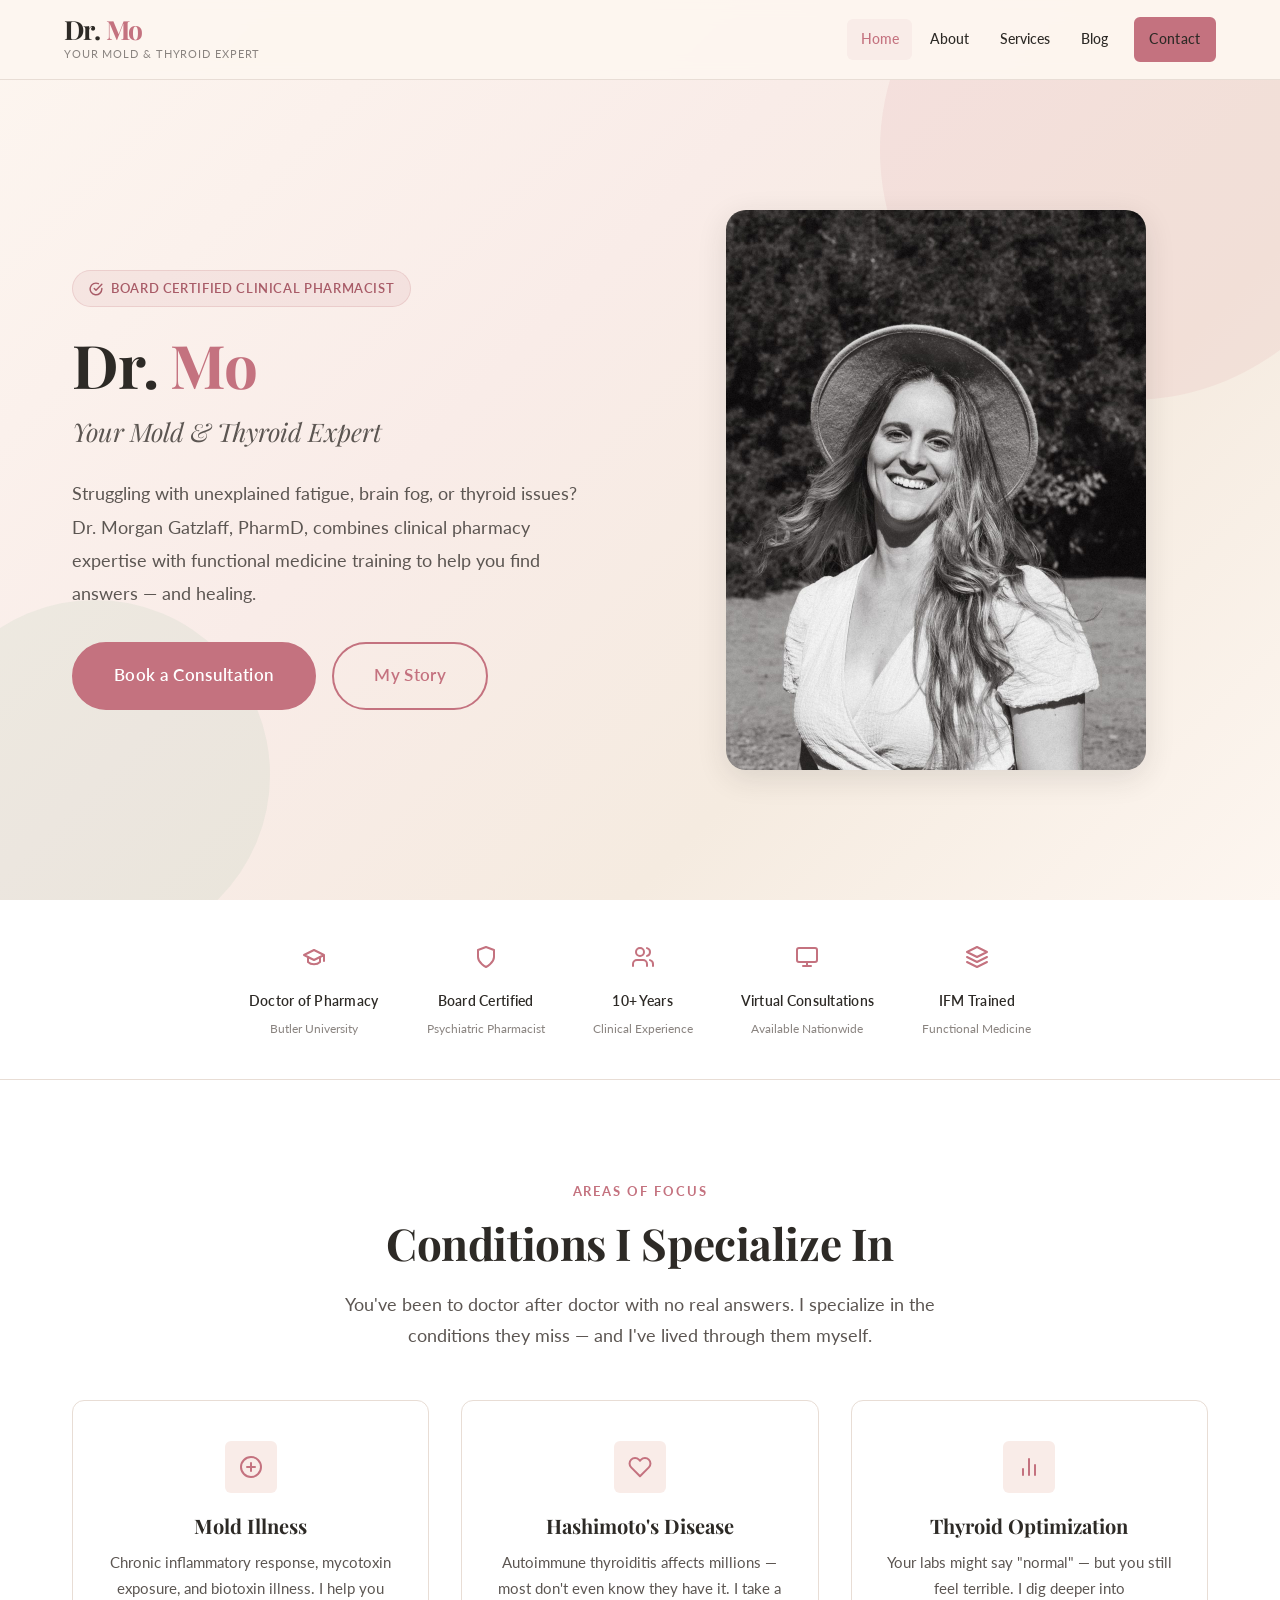
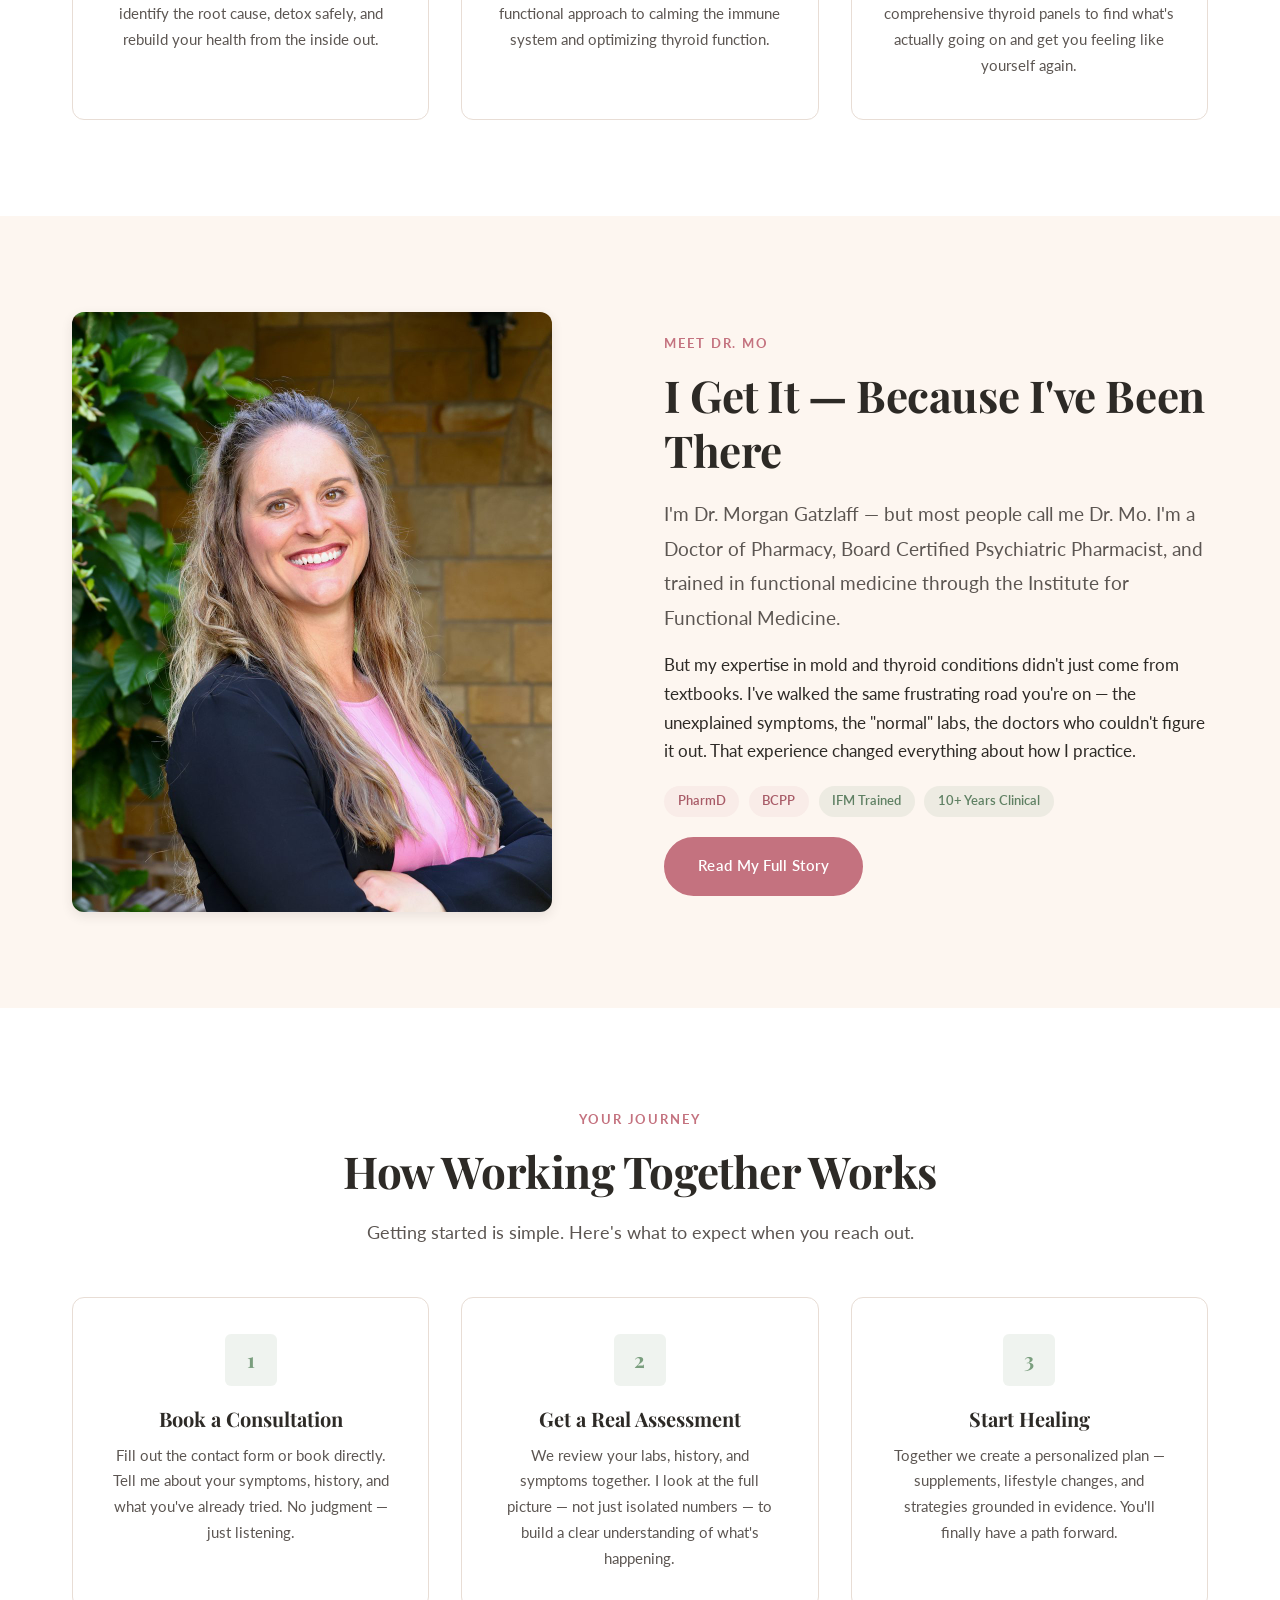
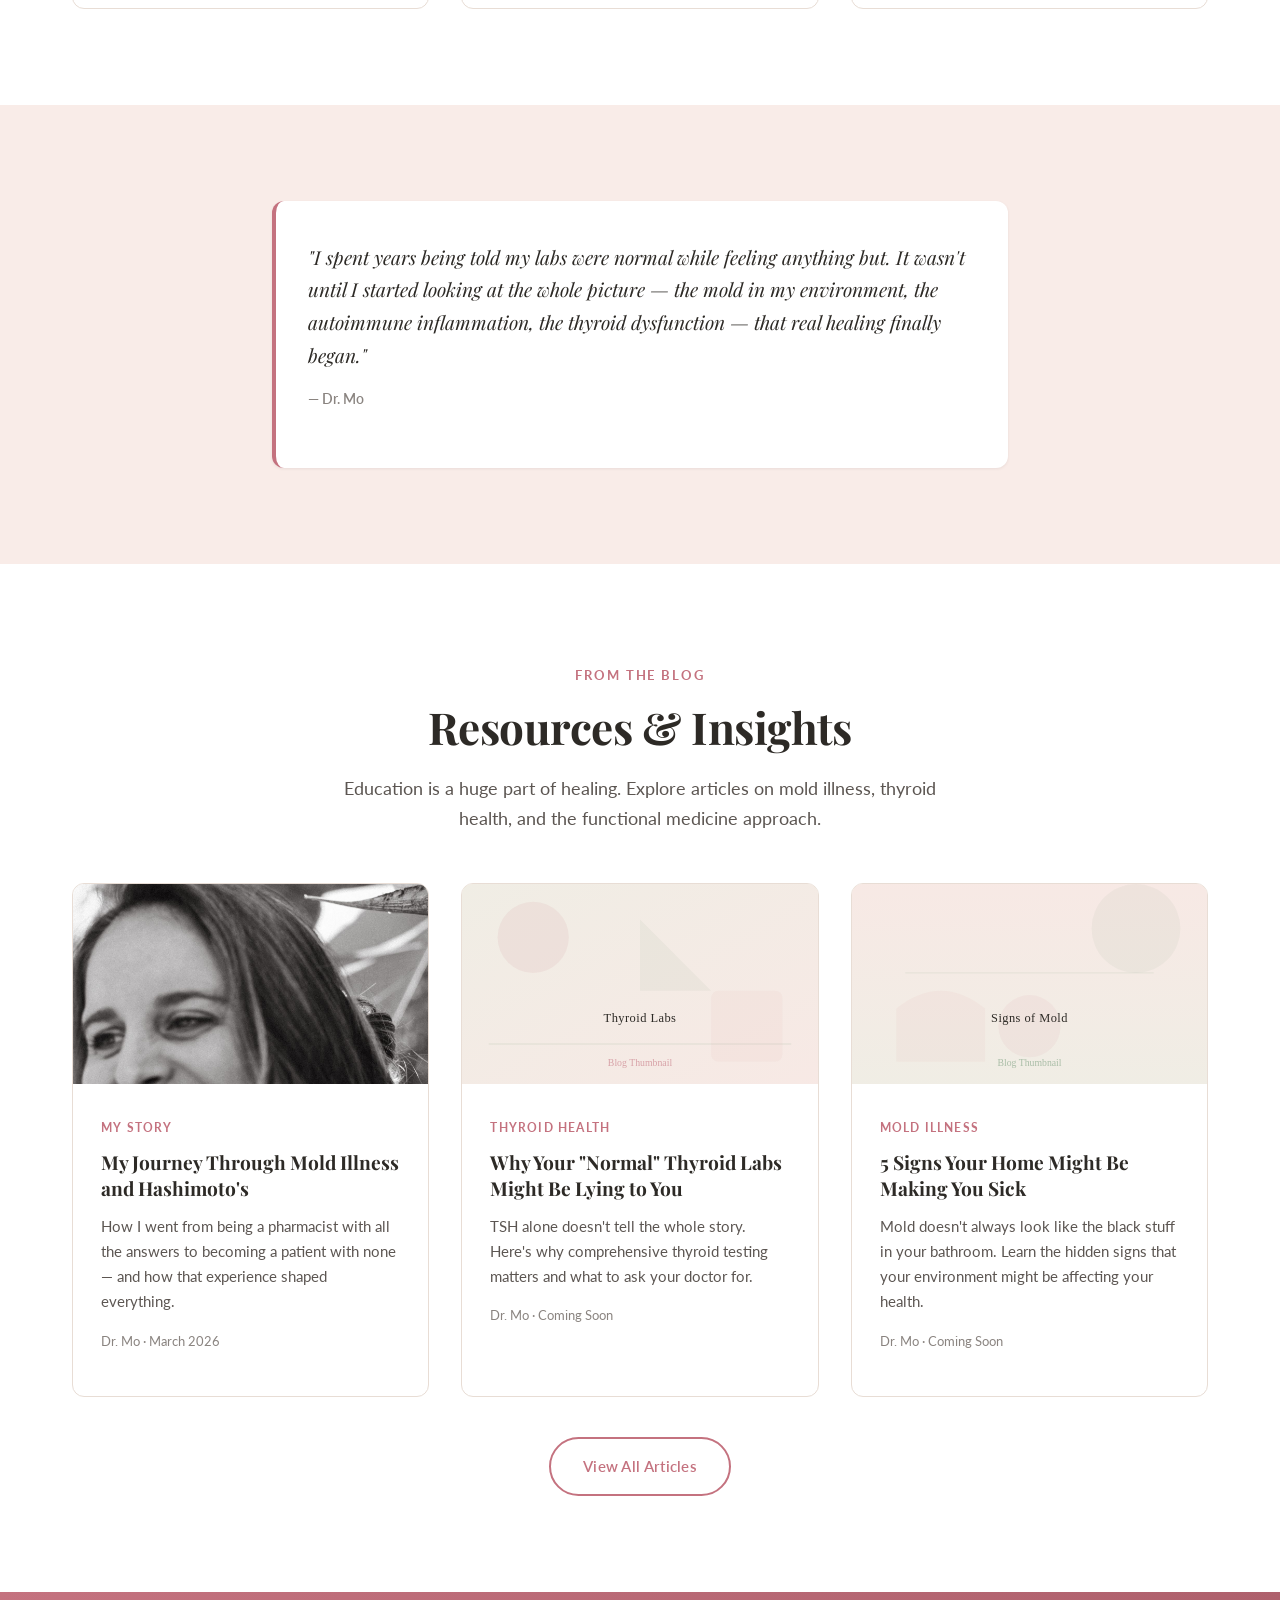
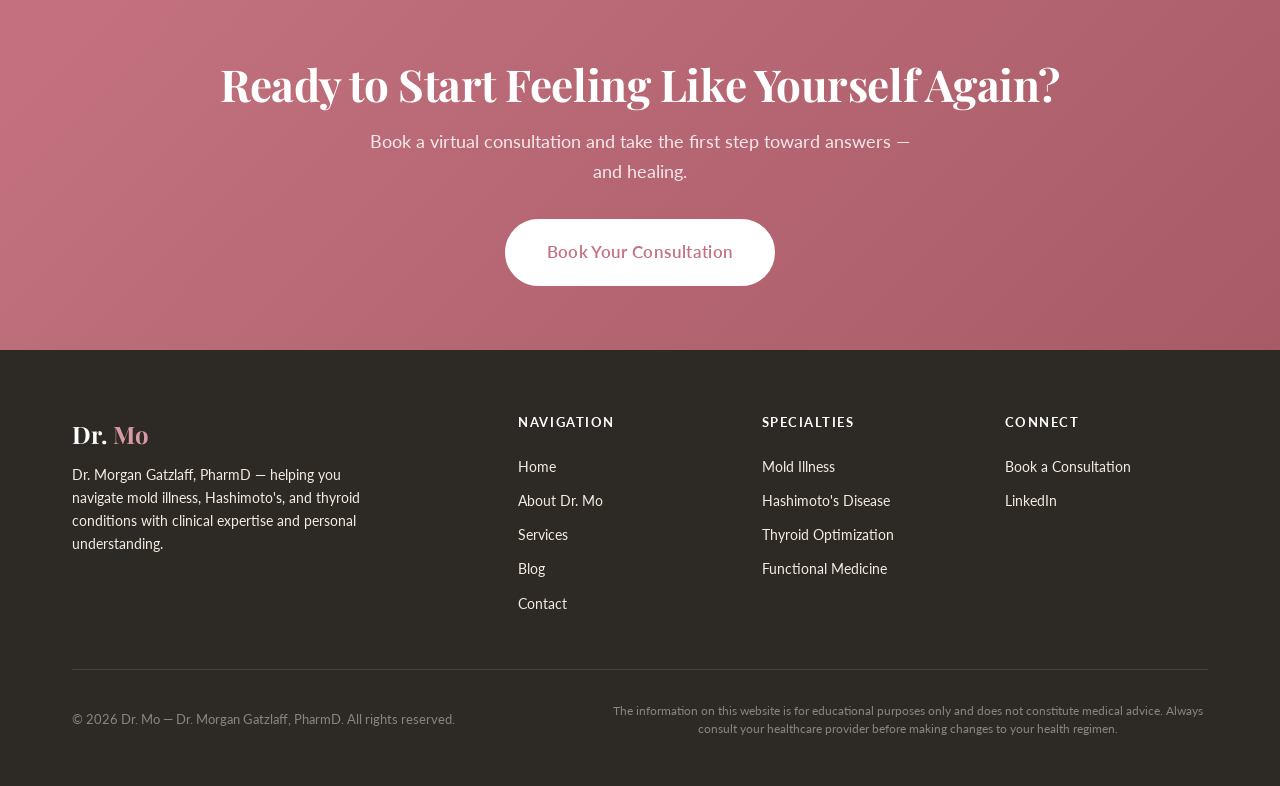
==== commit 8ccc1377: "Add real Dr. Mo photos replacing SVG placeholders - Hero: warm portrait with hat (IMG_8442-1) - Abou" ====
--- a/index.html
+++ b/index.html
@@ -12,7 +12,7 @@
   <meta property="og:description" content="Doctor of Pharmacy specializing in mold illness, Hashimoto's, and thyroid conditions. Virtual consultations available.">
   <meta property="og:type" content="website">
   <meta property="og:url" content="https://doctormo.us">
-  <meta property="og:image" content="https://doctormo.us/images/dr-mo-og.svg">
+  <meta property="og:image" content="https://doctormo.us/images/dr-mo-og.jpg">
   <meta property="og:locale" content="en_US">
 
   <!-- Twitter Card -->
@@ -141,7 +141,7 @@
 
         <div class="hero__image-wrapper">
           <div class="hero__image">
-            <img src="images/dr-mo-hero.svg" alt="Dr. Morgan Gatzlaff, PharmD — Dr. Mo, Your Mold and Thyroid Expert" width="420" height="560" loading="eager">
+            <img src="images/dr-mo-hero.jpg" alt="Dr. Morgan Gatzlaff, PharmD — Dr. Mo, Your Mold and Thyroid Expert" width="420" height="560" loading="eager">
           </div>
         </div>
       </div>
@@ -234,7 +234,7 @@
     <div class="container">
       <div class="grid-2">
         <div class="about-preview__image fade-in">
-          <img src="images/dr-mo-about.svg" alt="Dr. Mo — Morgan Gatzlaff, PharmD" width="480" height="600" loading="lazy">
+          <img src="images/dr-mo-about.jpg" alt="Dr. Mo — Morgan Gatzlaff, PharmD" width="480" height="600" loading="lazy">
         </div>
         <div class="fade-in">
           <span class="section-label">Meet Dr. Mo</span>
@@ -318,7 +318,7 @@
       <div class="grid-3">
         <article class="blog-card fade-in">
           <div class="blog-card__image">
-            <img src="images/blog-mold-story.svg" alt="Understanding mold illness symptoms" width="400" height="225" loading="lazy">
+            <img src="images/blog-mold-story.jpg" alt="Understanding mold illness symptoms" width="400" height="225" loading="lazy">
           </div>
           <div class="blog-card__body">
             <span class="blog-card__tag">My Story</span>
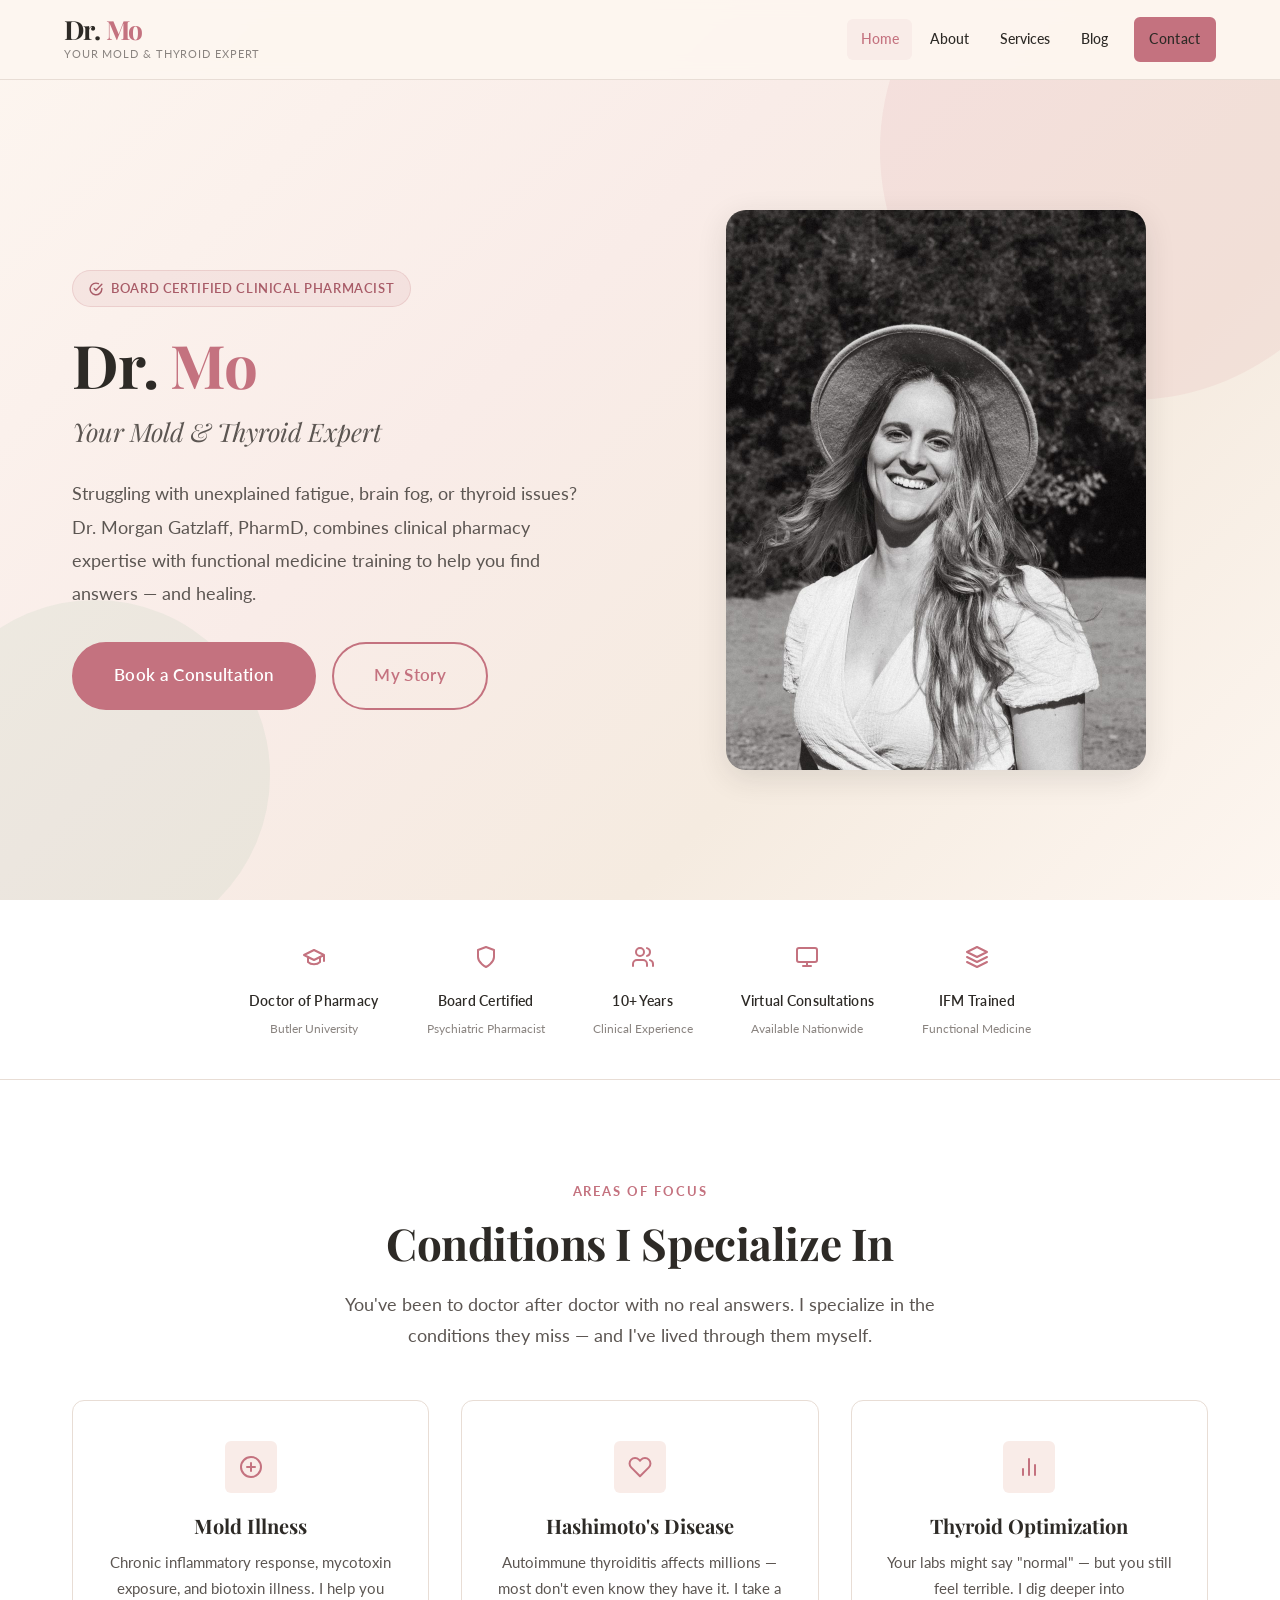
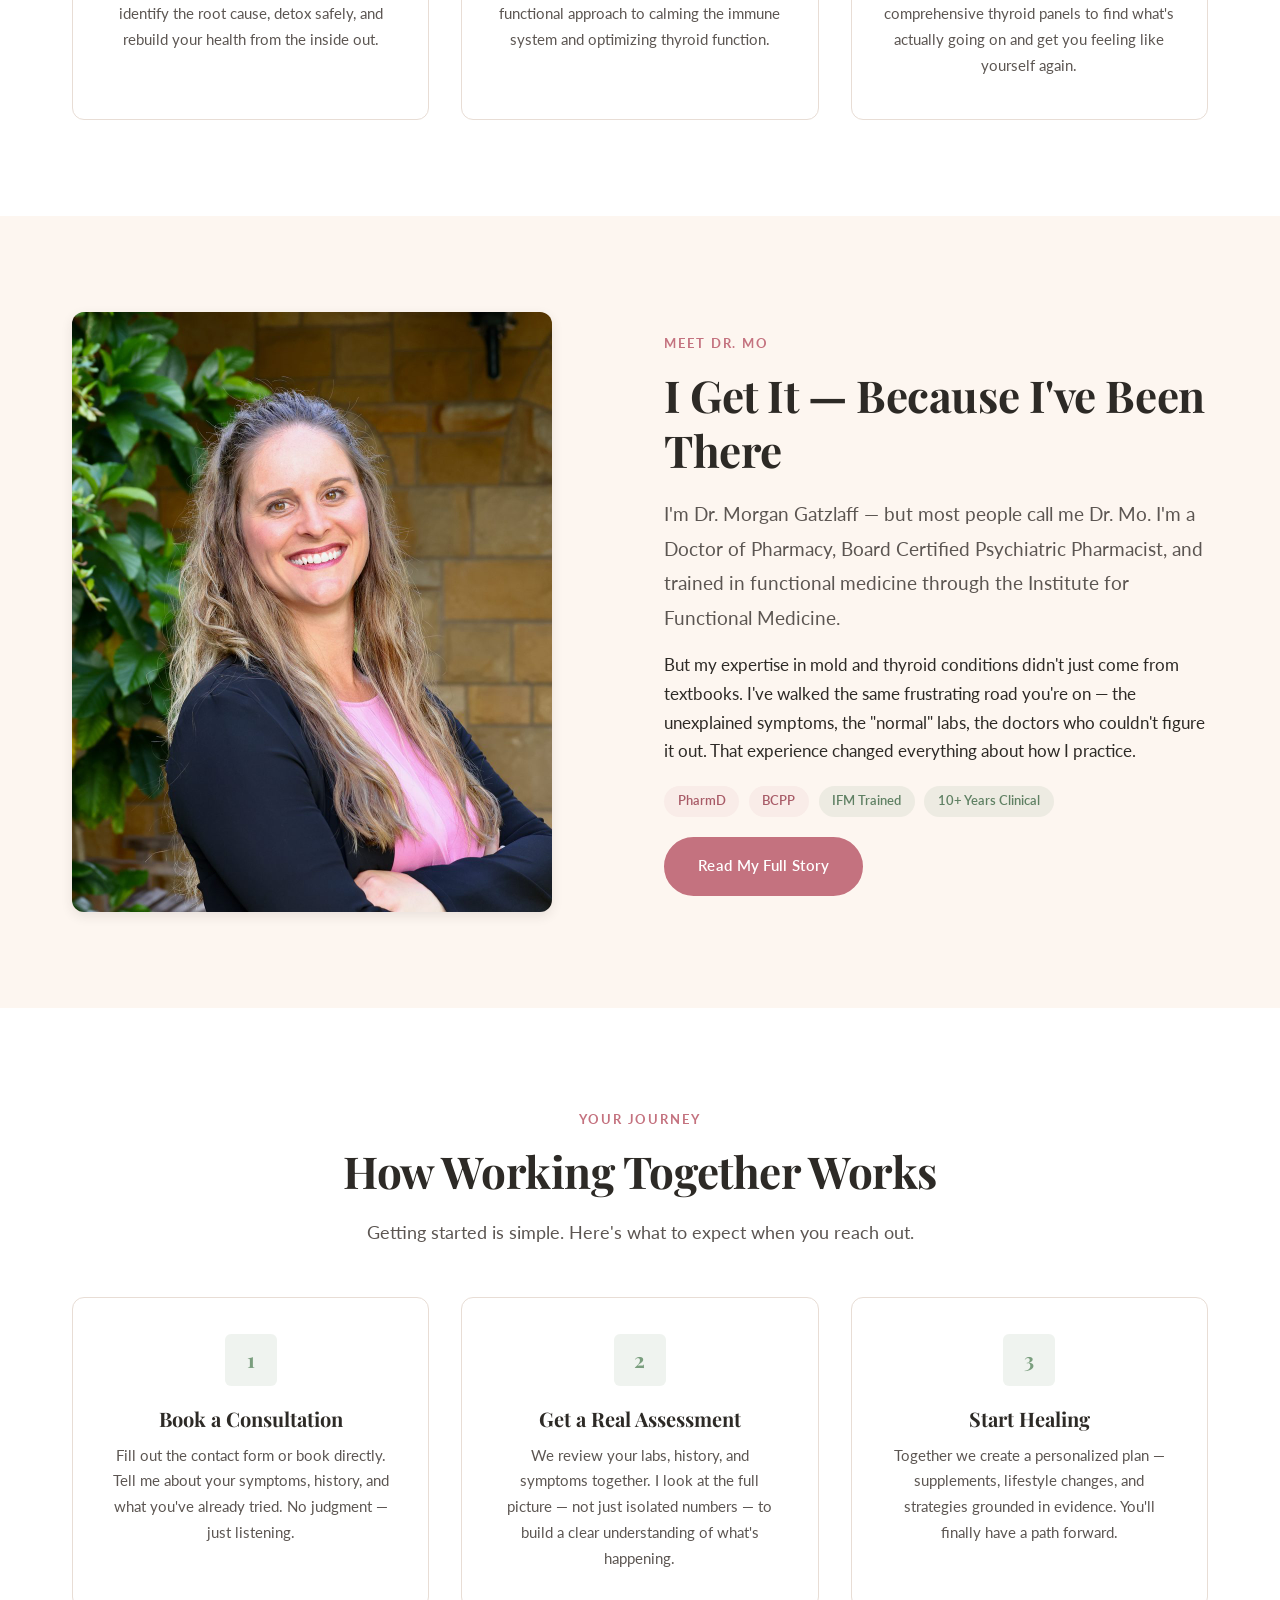
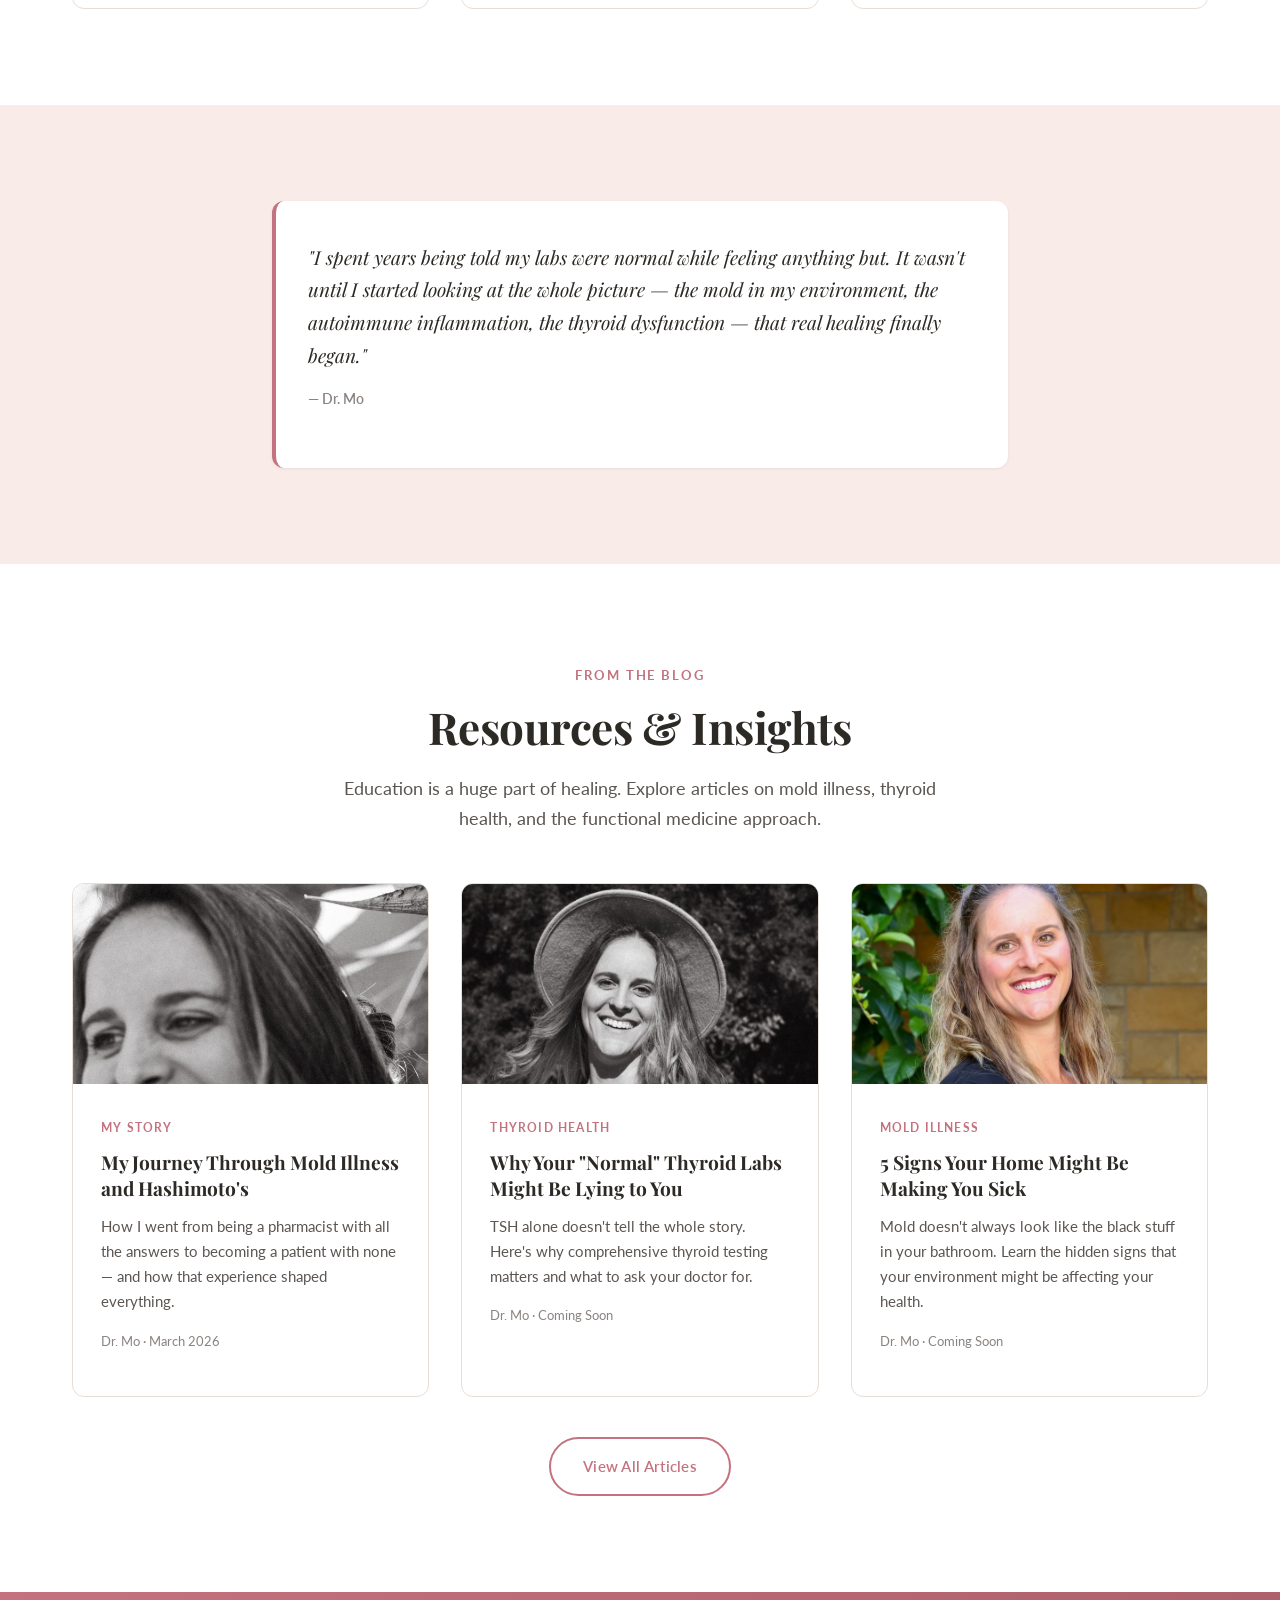
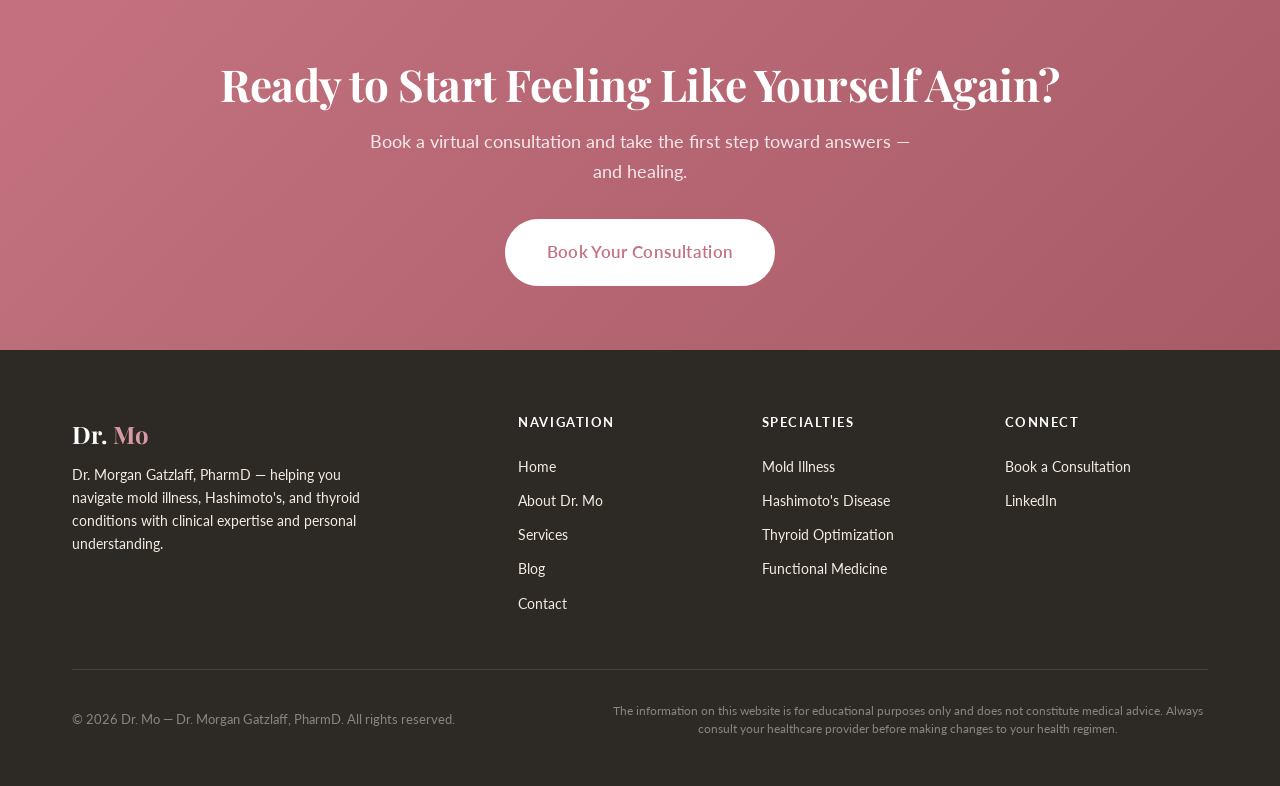
==== commit d6881a2c: "Replace SVG placeholder thumbnails with real blog photos Created landscape-cropped JPG images from M" ====
--- a/index.html
+++ b/index.html
@@ -332,7 +332,7 @@
 
         <article class="blog-card fade-in">
           <div class="blog-card__image">
-            <img src="images/blog-thyroid-labs.svg" alt="Understanding thyroid lab results" width="400" height="225" loading="lazy">
+            <img src="images/blog-thyroid-labs.jpg" alt="Understanding thyroid lab results" width="400" height="225" loading="lazy">
           </div>
           <div class="blog-card__body">
             <span class="blog-card__tag">Thyroid Health</span>
@@ -346,7 +346,7 @@
 
         <article class="blog-card fade-in">
           <div class="blog-card__image">
-            <img src="images/blog-mold-signs.svg" alt="Signs of mold exposure" width="400" height="225" loading="lazy">
+            <img src="images/blog-mold-signs.jpg" alt="Signs of mold exposure" width="400" height="225" loading="lazy">
           </div>
           <div class="blog-card__body">
             <span class="blog-card__tag">Mold Illness</span>
